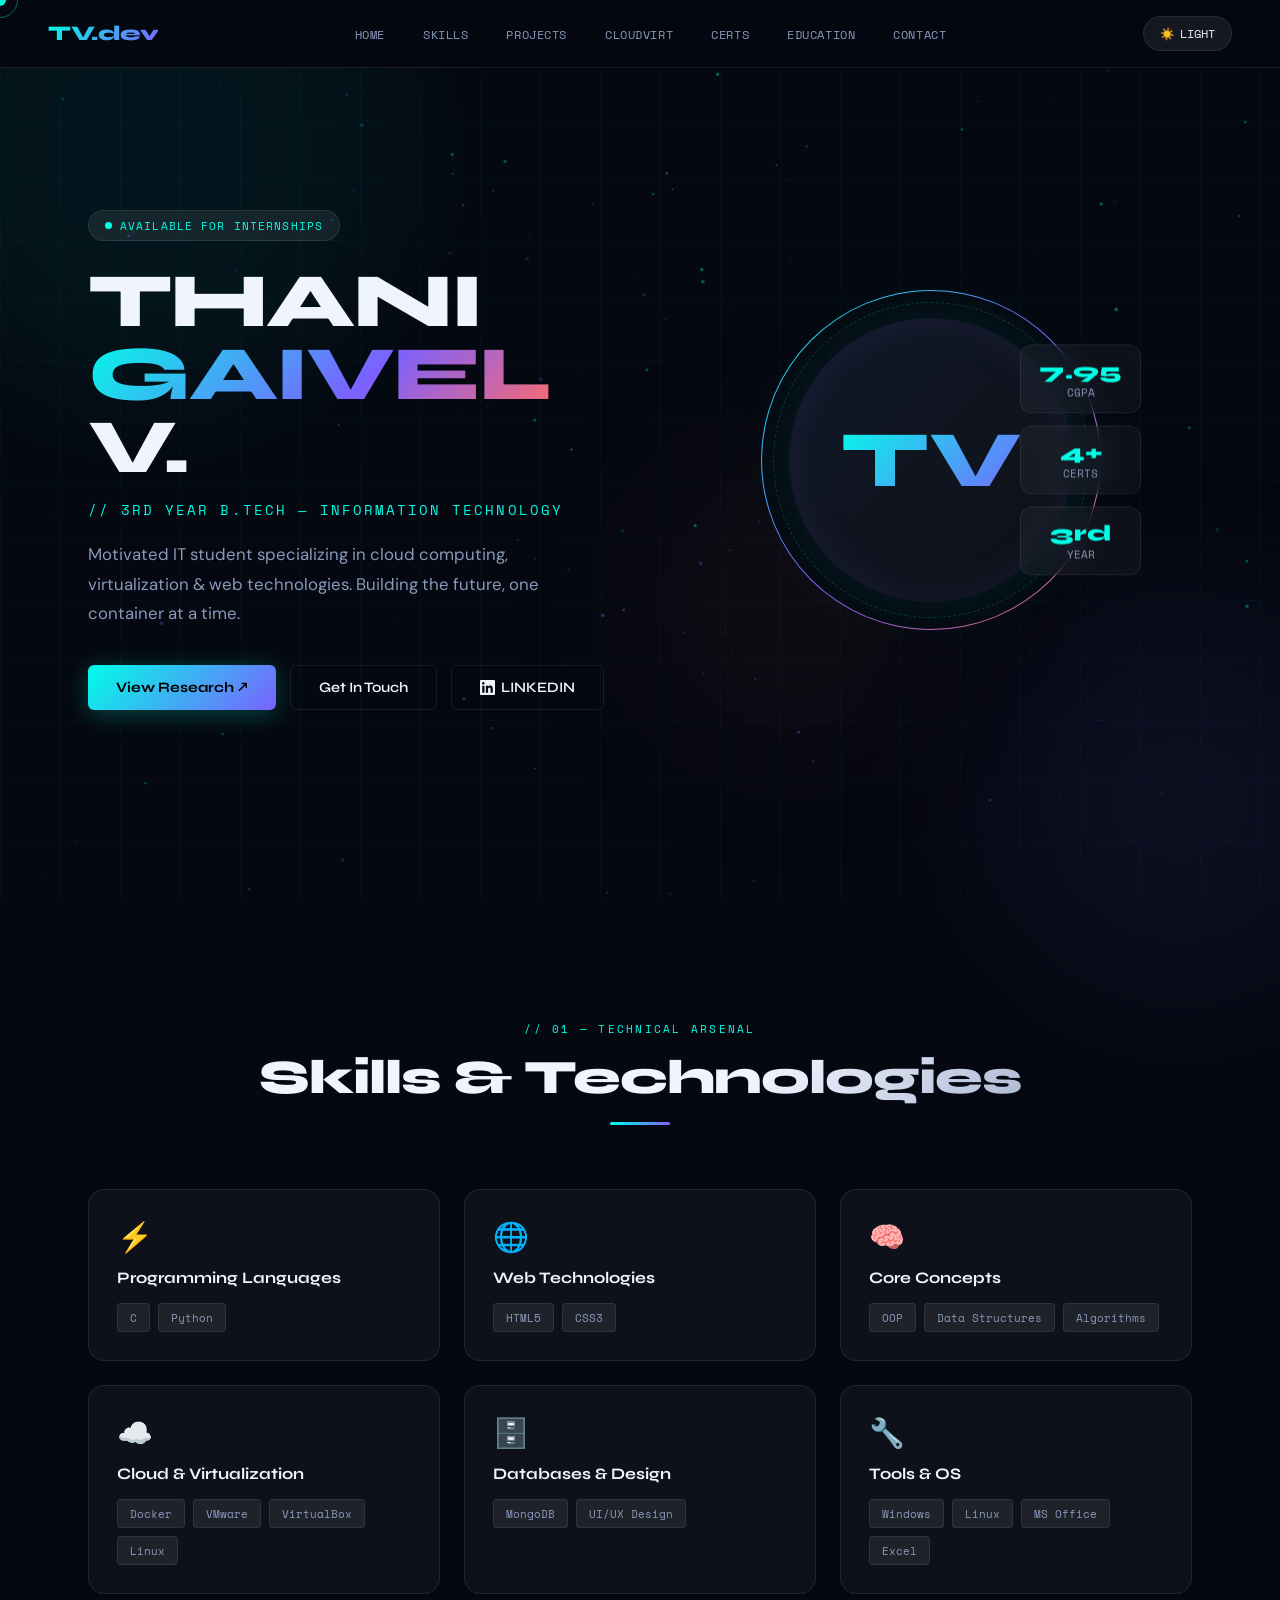
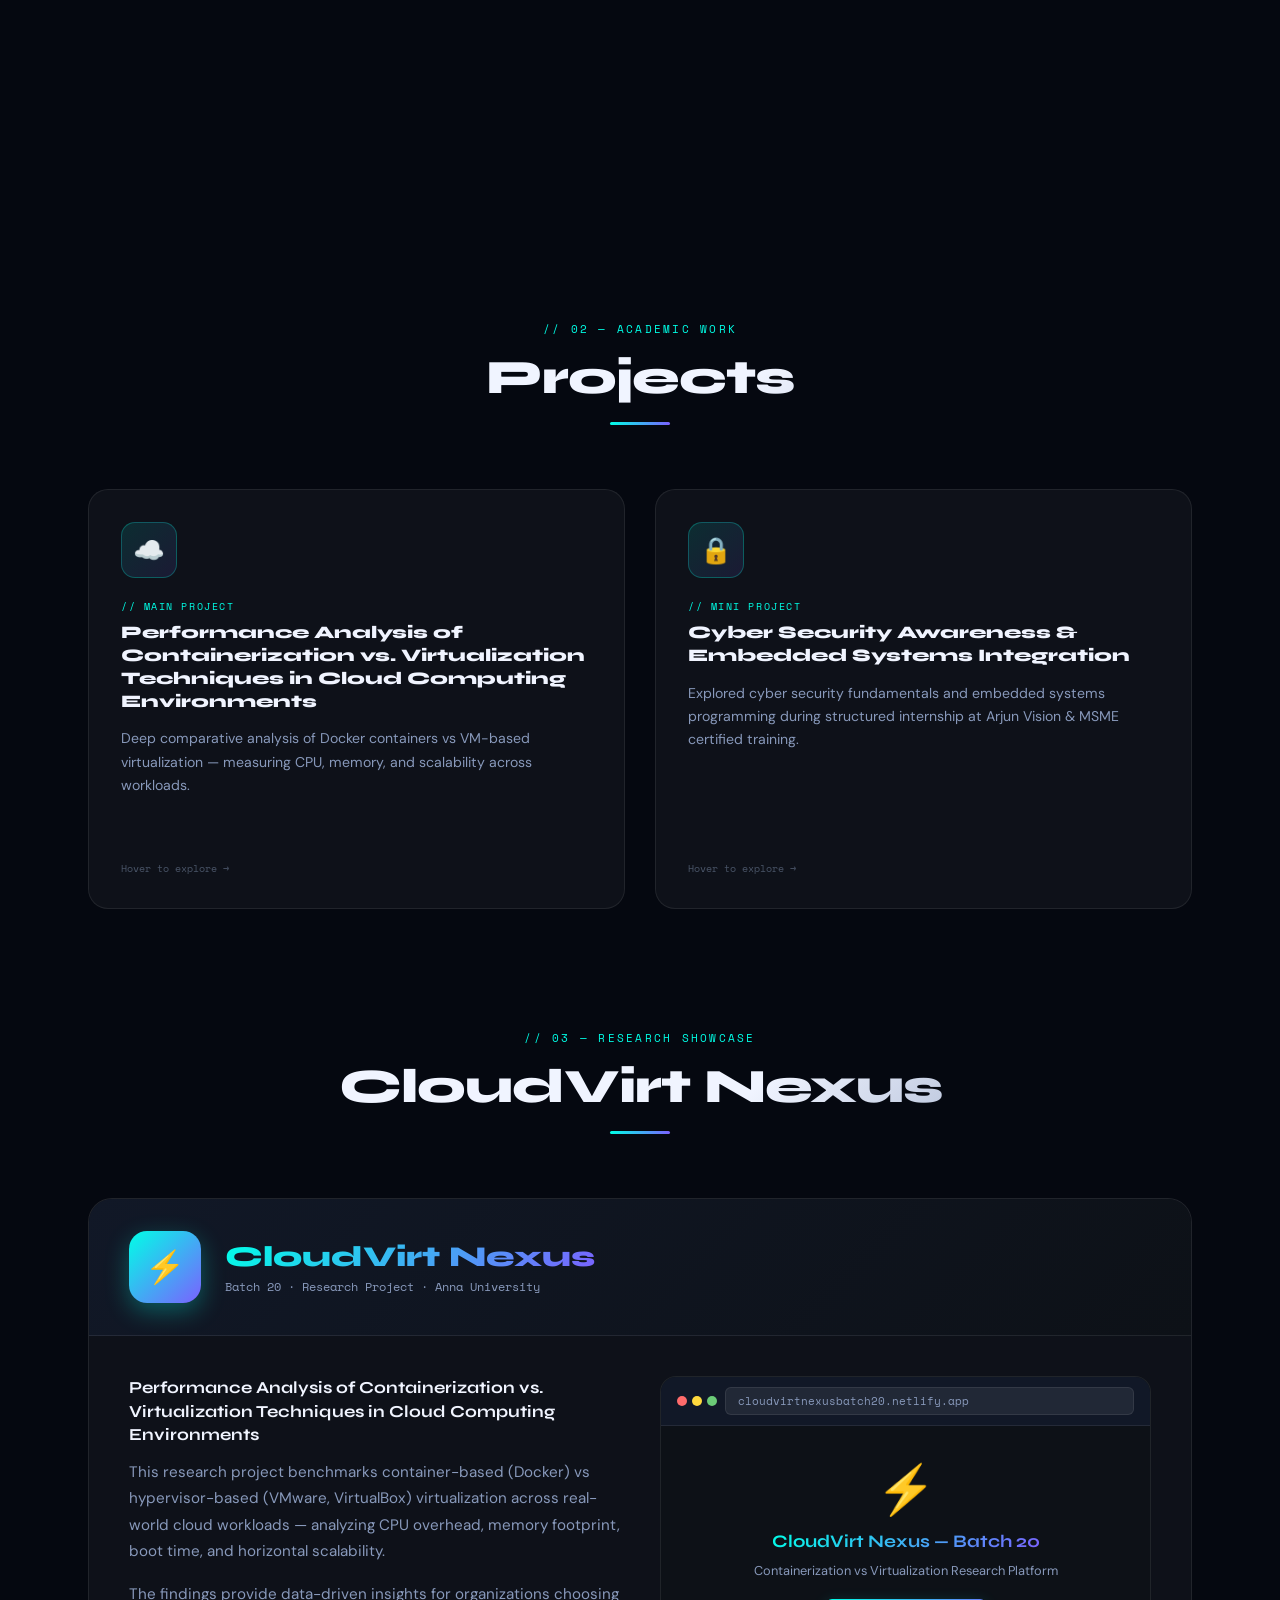
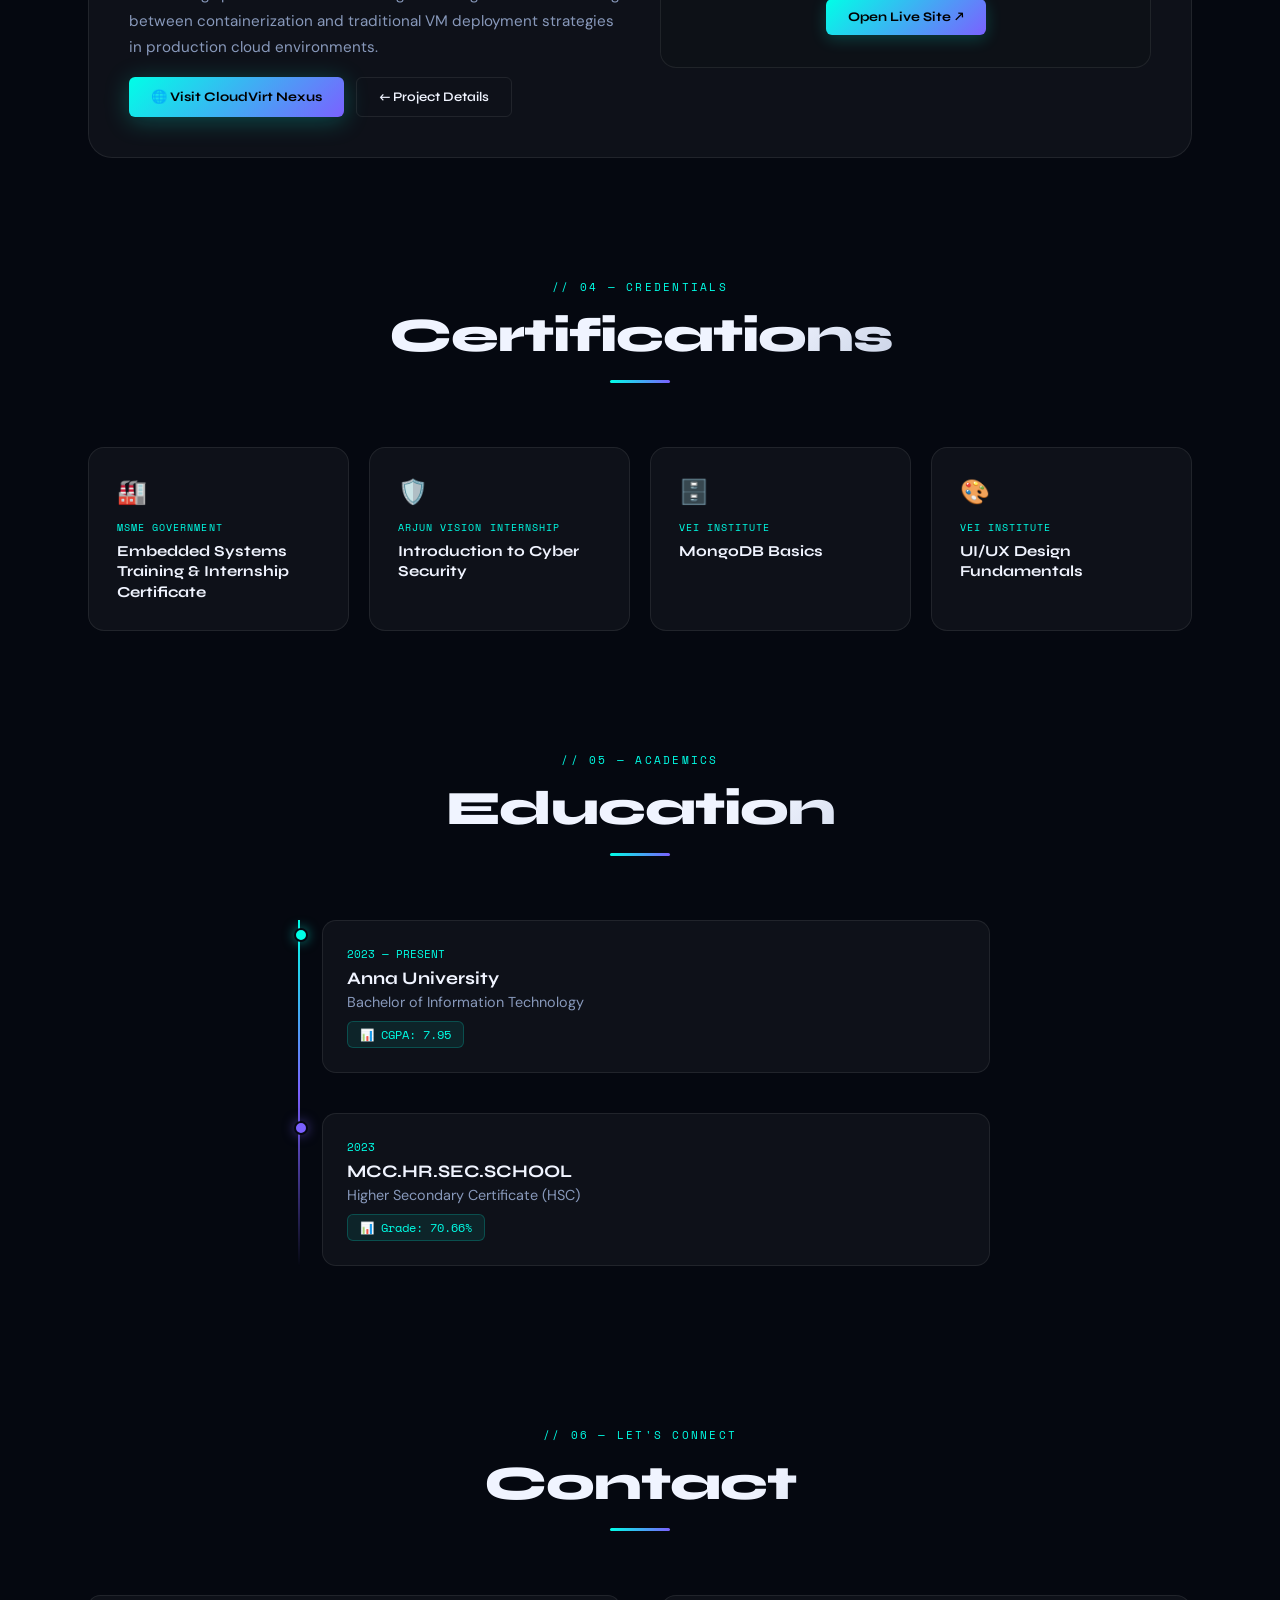
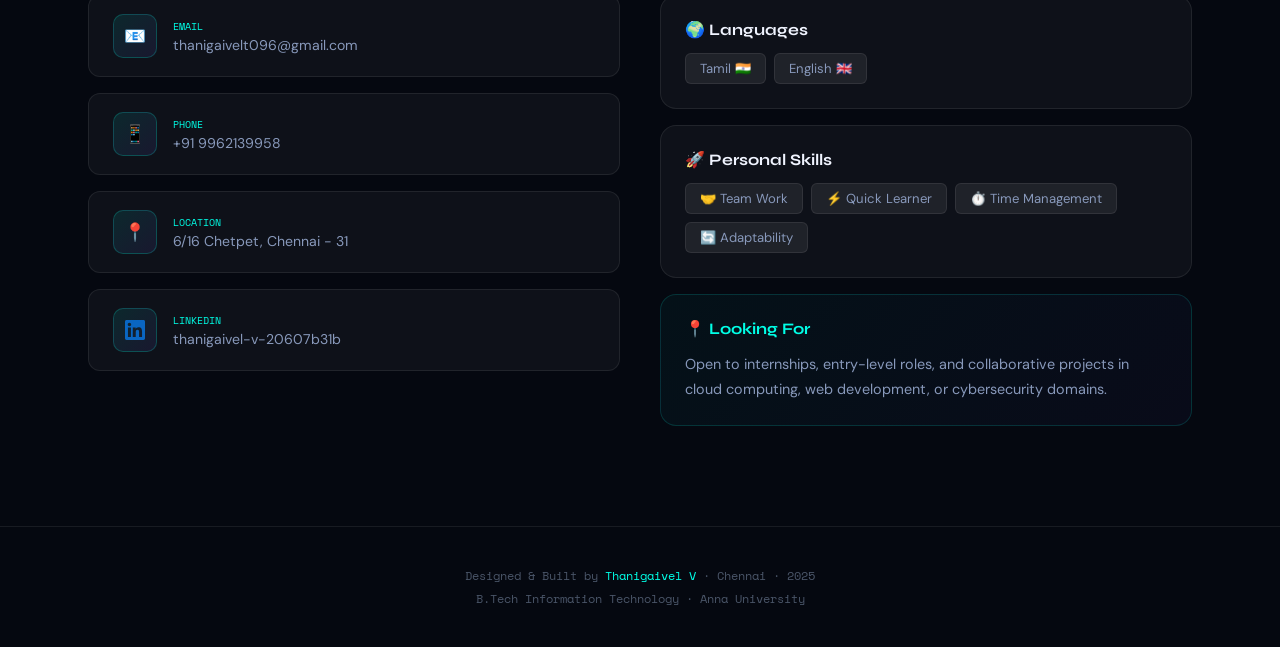
==== index.html @ 1b4dd368 "first commit" ====
<!DOCTYPE html>
<html lang="en" data-theme="dark">
<head>
  <meta charset="UTF-8" />
  <meta name="viewport" content="width=device-width, initial-scale=1.0" />
  <title>Thanigaivel V — IT Portfolio</title>
  <link href="https://fonts.googleapis.com/css2?family=Space+Mono:ital,wght@0,400;0,700;1,400&family=Syne:wght@400;600;700;800&family=DM+Sans:ital,opsz,wght@0,9..40,300;0,9..40,400;0,9..40,500;1,9..40,300&display=swap" rel="stylesheet" />
  <link rel="stylesheet" href="css/variables.css" />
  <link rel="stylesheet" href="css/base.css" />
  <link rel="stylesheet" href="css/navbar.css" />
  <link rel="stylesheet" href="css/hero.css" />
  <link rel="stylesheet" href="css/skills.css" />
  <link rel="stylesheet" href="css/projects.css" />
  <link rel="stylesheet" href="css/cloudvirt.css" />
  <link rel="stylesheet" href="css/certifications.css" />
  <link rel="stylesheet" href="css/education.css" />
  <link rel="stylesheet" href="css/contact.css" />
  <link rel="stylesheet" href="css/animations.css" />
  <link rel="stylesheet" href="css/responsive.css" />
</head>
<body>

  <!-- Custom Cursor -->
  <div id="cursor"></div>
  <div id="cursor-trail"></div>

  <!-- Scroll Progress Bar -->
  <div id="scroll-progress"></div>

  <!-- Animated Background -->
  <canvas id="bg-canvas"></canvas>
  <div class="grid-bg"></div>
  <div class="orb orb1"></div>
  <div class="orb orb2"></div>
  <div class="orb orb3"></div>

  <!-- ═══ NAVBAR ═══ -->
  <nav id="navbar">
    <div class="nav-logo">TV.dev</div>
    <ul class="nav-links">
      <li><a href="#hero">HOME</a></li>
      <li><a href="#skills">SKILLS</a></li>
      <li><a href="#projects">PROJECTS</a></li>
      <li><a href="#cloudvirt">CLOUDVIRT</a></li>
      <li><a href="#certs">CERTS</a></li>
      <li><a href="#education">EDUCATION</a></li>
      <li><a href="#contact">CONTACT</a></li>
    </ul>
    <button class="theme-toggle" id="themeToggle">
      <span id="themeIcon">☀️</span>
      <span id="themeLabel">LIGHT</span>
    </button>
  </nav>

  <main>

    <!-- ═══ HERO ═══ -->
    <section id="hero">
      <div class="hero-left">
        <div class="hero-badge">
          <span class="badge-dot"></span> AVAILABLE FOR INTERNSHIPS
        </div>
        <h1 class="hero-name">
          THANI<br /><span>GAIVEL</span><br />V.
        </h1>
        <div class="hero-title">// 3RD YEAR B.TECH — INFORMATION TECHNOLOGY</div>
        <p class="hero-desc">
          Motivated IT student specializing in cloud computing, virtualization &amp; web technologies. Building the future, one container at a time.
        </p>
        <div class="hero-btns">
          <a href="#cloudvirt" class="btn-primary">View Research ↗</a>
          <a href="#contact" class="btn-outline">Get In Touch</a>
          <a href="https://www.linkedin.com/in/thanigaivel-v-20607b31b/" target="_blank" class="btn-outline btn-linkedin">
            <svg width="15" height="15" viewBox="0 0 24 24" fill="currentColor">
              <path d="M20.447 20.452h-3.554v-5.569c0-1.328-.027-3.037-1.852-3.037-1.853 0-2.136 1.445-2.136 2.939v5.667H9.351V9h3.414v1.561h.046c.477-.9 1.637-1.85 3.37-1.85 3.601 0 4.267 2.37 4.267 5.455v6.286zM5.337 7.433c-1.144 0-2.063-.926-2.063-2.065 0-1.138.92-2.063 2.063-2.063 1.14 0 2.064.925 2.064 2.063 0 1.139-.925 2.065-2.064 2.065zm1.782 13.019H3.555V9h3.564v11.452zM22.225 0H1.771C.792 0 0 .774 0 1.729v20.542C0 23.227.792 24 1.771 24h20.451C23.2 24 24 23.227 24 22.271V1.729C24 .774 23.2 0 22.222 0h.003z"/>
            </svg>
            LINKEDIN
          </a>
        </div>
      </div>
      <div class="hero-right">
        <div class="hero-avatar">
          <div class="avatar-ring"></div>
          <div class="avatar-ring2"></div>
          <div class="avatar-inner">
            <div class="avatar-letter">TV</div>
          </div>
          <div class="hero-stats">
            <div class="stat-card">
              <div class="stat-num">7.95</div>
              <div class="stat-label">CGPA</div>
            </div>
            <div class="stat-card">
              <div class="stat-num">4+</div>
              <div class="stat-label">CERTS</div>
            </div>
            <div class="stat-card">
              <div class="stat-num">3rd</div>
              <div class="stat-label">YEAR</div>
            </div>
          </div>
        </div>
      </div>
    </section>

    <!-- ═══ SKILLS ═══ -->
    <section id="skills">
      <div class="section-header reveal">
        <span class="section-tag">// 01 — TECHNICAL ARSENAL</span>
        <h2 class="section-title">Skills &amp; Technologies</h2>
        <div class="section-line"></div>
      </div>
      <div class="skills-grid">
        <div class="skill-category reveal">
          <div class="skill-cat-icon">⚡</div>
          <div class="skill-cat-title">Programming Languages</div>
          <div class="skill-tags">
            <span class="skill-tag">C</span>
            <span class="skill-tag">Python</span>
          </div>
        </div>
        <div class="skill-category reveal">
          <div class="skill-cat-icon">🌐</div>
          <div class="skill-cat-title">Web Technologies</div>
          <div class="skill-tags">
            <span class="skill-tag">HTML5</span>
            <span class="skill-tag">CSS3</span>
          </div>
        </div>
        <div class="skill-category reveal">
          <div class="skill-cat-icon">🧠</div>
          <div class="skill-cat-title">Core Concepts</div>
          <div class="skill-tags">
            <span class="skill-tag">OOP</span>
            <span class="skill-tag">Data Structures</span>
            <span class="skill-tag">Algorithms</span>
          </div>
        </div>
        <div class="skill-category reveal">
          <div class="skill-cat-icon">☁️</div>
          <div class="skill-cat-title">Cloud &amp; Virtualization</div>
          <div class="skill-tags">
            <span class="skill-tag">Docker</span>
            <span class="skill-tag">VMware</span>
            <span class="skill-tag">VirtualBox</span>
            <span class="skill-tag">Linux</span>
          </div>
        </div>
        <div class="skill-category reveal">
          <div class="skill-cat-icon">🗄️</div>
          <div class="skill-cat-title">Databases &amp; Design</div>
          <div class="skill-tags">
            <span class="skill-tag">MongoDB</span>
            <span class="skill-tag">UI/UX Design</span>
          </div>
        </div>
        <div class="skill-category reveal">
          <div class="skill-cat-icon">🔧</div>
          <div class="skill-cat-title">Tools &amp; OS</div>
          <div class="skill-tags">
            <span class="skill-tag">Windows</span>
            <span class="skill-tag">Linux</span>
            <span class="skill-tag">MS Office</span>
            <span class="skill-tag">Excel</span>
          </div>
        </div>
      </div>
    </section>

    <!-- ═══ PROJECTS ═══ -->
    <section id="projects">
      <div class="section-header reveal">
        <span class="section-tag">// 02 — ACADEMIC WORK</span>
        <h2 class="section-title">Projects</h2>
        <div class="section-line"></div>
      </div>
      <div class="projects-grid">

        <!-- Main Project Flip Card -->
        <div class="flip-card reveal">
          <div class="flip-card-inner">
            <div class="flip-front">
              <div class="project-icon">☁️</div>
              <div class="project-tag">// MAIN PROJECT</div>
              <div class="project-title">Performance Analysis of Containerization vs. Virtualization Techniques in Cloud Computing Environments</div>
              <p class="project-desc">Deep comparative analysis of Docker containers vs VM-based virtualization — measuring CPU, memory, and scalability across workloads.</p>
              <div class="flip-hint">Hover to explore <span>→</span></div>
            </div>
            <div class="flip-back">
              <div class="back-tools">
                <div class="back-tools-title">// TOOLS USED</div>
                <div class="tool-chips">
                  <span class="tool-chip">Docker</span>
                  <span class="tool-chip">VMware</span>
                  <span class="tool-chip">VirtualBox</span>
                  <span class="tool-chip">Linux</span>
                  <span class="tool-chip">Windows</span>
                </div>
              </div>
              <div class="back-outcome">
                <div class="back-outcome-title">// OUTCOME</div>
                <p>Containers outperformed VMs in resource efficiency, boot time, and horizontal scalability — demonstrating Docker's advantage in modern cloud-native workloads.</p>
              </div>
              <div class="project-links">
                <a href="https://cloudvirtnexusbatch20.netlify.app/" target="_blank" class="project-link">🌐 Visit Site</a>
              </div>
            </div>
          </div>
        </div>

        <!-- Mini Project Flip Card -->
        <div class="flip-card reveal">
          <div class="flip-card-inner">
            <div class="flip-front">
              <div class="project-icon">🔒</div>
              <div class="project-tag">// MINI PROJECT</div>
              <div class="project-title">Cyber Security Awareness &amp; Embedded Systems Integration</div>
              <p class="project-desc">Explored cyber security fundamentals and embedded systems programming during structured internship at Arjun Vision &amp; MSME certified training.</p>
              <div class="flip-hint">Hover to explore <span>→</span></div>
            </div>
            <div class="flip-back">
              <div class="back-tools">
                <div class="back-tools-title">// FOCUS AREAS</div>
                <div class="tool-chips">
                  <span class="tool-chip">Cyber Security</span>
                  <span class="tool-chip">Embedded Systems</span>
                  <span class="tool-chip">Network Basics</span>
                  <span class="tool-chip">MSME Certified</span>
                </div>
              </div>
              <div class="back-outcome">
                <div class="back-outcome-title">// LEARNING OUTCOME</div>
                <p>Gained hands-on exposure to security concepts, network vulnerabilities, and embedded hardware programming under MSME industry guidance.</p>
              </div>
              <div class="project-links">
                <a href="#certs" class="project-link-ghost">View Certs ↗</a>
              </div>
            </div>
          </div>
        </div>

      </div>
    </section>

    <!-- ═══ CLOUDVIRT NEXUS ═══ -->
    <section id="cloudvirt">
      <div class="section-header reveal">
        <span class="section-tag">// 03 — RESEARCH SHOWCASE</span>
        <h2 class="section-title">CloudVirt Nexus</h2>
        <div class="section-line"></div>
      </div>
      <div class="cloudvirt-box reveal">
        <div class="cloudvirt-header">
          <div class="cloudvirt-logo">⚡</div>
          <div>
            <div class="cloudvirt-name">CloudVirt Nexus</div>
            <div class="cloudvirt-batch">Batch 20 · Research Project · Anna University</div>
          </div>
        </div>
        <div class="cloudvirt-body">
          <div class="cloudvirt-info">
            <div class="cloudvirt-full-title">Performance Analysis of Containerization vs. Virtualization Techniques in Cloud Computing Environments</div>
            <p class="cloudvirt-desc">
              This research project benchmarks container-based (Docker) vs hypervisor-based (VMware, VirtualBox) virtualization across real-world cloud workloads — analyzing CPU overhead, memory footprint, boot time, and horizontal scalability.
            </p>
            <p class="cloudvirt-desc">
              The findings provide data-driven insights for organizations choosing between containerization and traditional VM deployment strategies in production cloud environments.
            </p>
            <div class="cloudvirt-btns">
              <a href="https://cloudvirtnexusbatch20.netlify.app/" target="_blank" class="btn-primary">🌐 Visit CloudVirt Nexus</a>
              <a href="#projects" class="btn-outline">← Project Details</a>
            </div>
          </div>
          <div class="cloudvirt-preview">
            <div class="preview-frame">
              <div class="preview-bar">
                <div class="preview-dots">
                  <span></span><span></span><span></span>
                </div>
                <div class="preview-url">cloudvirtnexusbatch20.netlify.app</div>
              </div>
              <div class="preview-content">
                <div class="preview-icon">⚡</div>
                <div class="preview-site-name">CloudVirt Nexus — Batch 20</div>
                <div class="preview-site-desc">Containerization vs Virtualization Research Platform</div>
                <a href="https://cloudvirtnexusbatch20.netlify.app/" target="_blank" class="visit-btn">Open Live Site ↗</a>
              </div>
            </div>
          </div>
        </div>
      </div>
    </section>

    <!-- ═══ CERTIFICATIONS ═══ -->
    <section id="certs">
      <div class="section-header reveal">
        <span class="section-tag">// 04 — CREDENTIALS</span>
        <h2 class="section-title">Certifications</h2>
        <div class="section-line"></div>
      </div>
      <div class="certs-grid">
        <div class="cert-card reveal">
          <div class="cert-icon">🏭</div>
          <div class="cert-issuer">MSME GOVERNMENT</div>
          <div class="cert-name">Embedded Systems Training &amp; Internship Certificate</div>
        </div>
        <div class="cert-card reveal">
          <div class="cert-icon">🛡️</div>
          <div class="cert-issuer">ARJUN VISION INTERNSHIP</div>
          <div class="cert-name">Introduction to Cyber Security</div>
        </div>
        <div class="cert-card reveal">
          <div class="cert-icon">🗄️</div>
          <div class="cert-issuer">VEI INSTITUTE</div>
          <div class="cert-name">MongoDB Basics</div>
        </div>
        <div class="cert-card reveal">
          <div class="cert-icon">🎨</div>
          <div class="cert-issuer">VEI INSTITUTE</div>
          <div class="cert-name">UI/UX Design Fundamentals</div>
        </div>
      </div>
    </section>

    <!-- ═══ EDUCATION ═══ -->
    <section id="education">
      <div class="section-header reveal">
        <span class="section-tag">// 05 — ACADEMICS</span>
        <h2 class="section-title">Education</h2>
        <div class="section-line"></div>
      </div>
      <div class="timeline reveal">
        <div class="timeline-item">
          <div class="timeline-dot dot-accent"></div>
          <div class="timeline-card">
            <div class="timeline-year">2023 — PRESENT</div>
            <div class="timeline-inst">Anna University</div>
            <div class="timeline-degree">Bachelor of Information Technology</div>
            <div class="timeline-grade">📊 CGPA: 7.95</div>
          </div>
        </div>
        <div class="timeline-item">
          <div class="timeline-dot dot-accent2"></div>
          <div class="timeline-card">
            <div class="timeline-year">2023</div>
            <div class="timeline-inst">MCC.HR.SEC.SCHOOL</div>
            <div class="timeline-degree">Higher Secondary Certificate (HSC)</div>
            <div class="timeline-grade">📊 Grade: 70.66%</div>
          </div>
        </div>
      </div>
    </section>

    <!-- ═══ CONTACT ═══ -->
    <section id="contact">
      <div class="section-header reveal">
        <span class="section-tag">// 06 — LET'S CONNECT</span>
        <h2 class="section-title">Contact</h2>
        <div class="section-line"></div>
      </div>
      <div class="contact-grid">
        <div class="contact-info reveal">
          <a href="mailto:thanigaivelt096@gmail.com" class="contact-item">
            <div class="contact-item-icon">📧</div>
            <div>
              <div class="contact-item-label">EMAIL</div>
              <div class="contact-item-value">thanigaivelt096@gmail.com</div>
            </div>
          </a>
          <a href="tel:9962139958" class="contact-item">
            <div class="contact-item-icon">📱</div>
            <div>
              <div class="contact-item-label">PHONE</div>
              <div class="contact-item-value">+91 9962139958</div>
            </div>
          </a>
          <div class="contact-item no-link">
            <div class="contact-item-icon">📍</div>
            <div>
              <div class="contact-item-label">LOCATION</div>
              <div class="contact-item-value">6/16 Chetpet, Chennai - 31</div>
            </div>
          </div>
          <a href="https://www.linkedin.com/in/thanigaivel-v-20607b31b/" target="_blank" class="contact-item">
            <div class="contact-item-icon linkedin-icon">
              <svg width="20" height="20" viewBox="0 0 24 24" fill="currentColor">
                <path d="M20.447 20.452h-3.554v-5.569c0-1.328-.027-3.037-1.852-3.037-1.853 0-2.136 1.445-2.136 2.939v5.667H9.351V9h3.414v1.561h.046c.477-.9 1.637-1.85 3.37-1.85 3.601 0 4.267 2.37 4.267 5.455v6.286zM5.337 7.433c-1.144 0-2.063-.926-2.063-2.065 0-1.138.92-2.063 2.063-2.063 1.14 0 2.064.925 2.064 2.063 0 1.139-.925 2.065-2.064 2.065zm1.782 13.019H3.555V9h3.564v11.452zM22.225 0H1.771C.792 0 0 .774 0 1.729v20.542C0 23.227.792 24 1.771 24h20.451C23.2 24 24 23.227 24 22.271V1.729C24 .774 23.2 0 22.222 0h.003z"/>
              </svg>
            </div>
            <div>
              <div class="contact-item-label">LINKEDIN</div>
              <div class="contact-item-value">thanigaivel-v-20607b31b</div>
            </div>
          </a>
        </div>
        <div class="contact-personal reveal">
          <div class="personal-card">
            <div class="personal-card-title">🌍 Languages</div>
            <div class="lang-chips">
              <span class="lang-chip">Tamil 🇮🇳</span>
              <span class="lang-chip">English 🇬🇧</span>
            </div>
          </div>
          <div class="personal-card">
            <div class="personal-card-title">🚀 Personal Skills</div>
            <div class="skill-chips">
              <span class="skill-chip">🤝 Team Work</span>
              <span class="skill-chip">⚡ Quick Learner</span>
              <span class="skill-chip">⏱️ Time Management</span>
              <span class="skill-chip">🔄 Adaptability</span>
            </div>
          </div>
          <div class="personal-card card-highlight">
            <div class="personal-card-title highlight-title">📍 Looking For</div>
            <p class="looking-text">Open to internships, entry-level roles, and collaborative projects in cloud computing, web development, or cybersecurity domains.</p>
          </div>
        </div>
      </div>
    </section>

  </main>

  <footer>
    <p>Designed &amp; Built by <span>Thanigaivel V</span> · Chennai · 2025</p>
    <p>B.Tech Information Technology · Anna University</p>
  </footer>

  <!-- Scripts -->
  <script src="js/cursor.js"></script>
  <script src="js/particles.js"></script>
  <script src="js/scroll.js"></script>
  <script src="js/theme.js"></script>
</body>
</html>
---- css/variables.css ----
/* ═══════════════════════════════════════════
   variables.css — Theme & Design Tokens
═══════════════════════════════════════════ */

:root {
  --accent:  #00ffe7;
  --accent2: #7b61ff;
  --accent3: #ff6b6b;

  --glow:  0 0 24px rgba(0, 255, 231, 0.35);
  --glow2: 0 0 24px rgba(123, 97, 255, 0.35);

  --transition: 0.4s cubic-bezier(0.23, 1, 0.32, 1);

  --radius-sm:  6px;
  --radius-md:  12px;
  --radius-lg:  16px;
  --radius-xl:  20px;
  --radius-2xl: 24px;

  --font-display: 'Syne', sans-serif;
  --font-mono:    'Space Mono', monospace;
  --font-body:    'DM Sans', sans-serif;
}

/* ─── DARK THEME ─── */
[data-theme="dark"] {
  --bg:      #050810;
  --bg2:     #0d1117;
  --bg3:     #111827;
  --surface:  rgba(255, 255, 255, 0.04);
  --surface2: rgba(255, 255, 255, 0.07);
  --border:   rgba(255, 255, 255, 0.08);
  --text:     #f0f4ff;
  --text2:    #8899bb;
  --text3:    #4a5568;
  --nav-bg:   rgba(5, 8, 16, 0.85);
}

/* ─── LIGHT THEME ─── */
[data-theme="light"] {
  --bg:      #f0f4ff;
  --bg2:     #e8eeff;
  --bg3:     #dde5ff;
  --surface:  rgba(0, 0, 0, 0.04);
  --surface2: rgba(0, 0, 0, 0.07);
  --border:   rgba(0, 0, 0, 0.10);
  --text:     #0a0e1a;
  --text2:    #4a5577;
  --text3:    #9aa5bf;
  --nav-bg:   rgba(240, 244, 255, 0.85);
}
---- css/base.css ----
/* ═══════════════════════════════════════════
   base.css — Reset, Typography & Globals
═══════════════════════════════════════════ */

*, *::before, *::after {
  box-sizing: border-box;
  margin: 0;
  padding: 0;
}

html {
  scroll-behavior: smooth;
  overflow-x: hidden;
}

body {
  font-family: var(--font-body);
  background: var(--bg);
  color: var(--text);
  overflow-x: hidden;
  transition: background var(--transition), color var(--transition);
  cursor: none;
}

::selection {
  background: var(--accent);
  color: #000;
}

::-webkit-scrollbar { width: 4px; }
::-webkit-scrollbar-track { background: var(--bg2); }
::-webkit-scrollbar-thumb { background: var(--accent); border-radius: 2px; }

/* ─── MAIN WRAPPER ─── */
main {
  position: relative;
  z-index: 1;
}

/* ─── SECTIONS ─── */
section {
  min-height: 100vh;
  padding: 120px 48px 80px;
  max-width: 1200px;
  margin: 0 auto;
}

/* ─── SECTION HEADER ─── */
.section-header {
  text-align: center;
  margin-bottom: 64px;
}
.section-tag {
  display: block;
  font-family: var(--font-mono);
  font-size: 0.7rem;
  color: var(--accent);
  letter-spacing: 0.2em;
  margin-bottom: 12px;
}
h2.section-title {
  font-family: var(--font-display);
  font-weight: 800;
  font-size: clamp(2rem, 4vw, 3rem);
  letter-spacing: -1px;
  background: linear-gradient(135deg, var(--text) 60%, var(--text2));
  -webkit-background-clip: text;
  -webkit-text-fill-color: transparent;
  background-clip: text;
}
.section-line {
  width: 60px;
  height: 3px;
  margin: 16px auto 0;
  background: linear-gradient(90deg, var(--accent), var(--accent2));
  border-radius: 2px;
}

/* ─── BUTTONS ─── */
.btn-primary {
  background: linear-gradient(135deg, var(--accent), var(--accent2));
  color: #000;
  font-weight: 700;
  font-family: var(--font-display);
  padding: 13px 28px;
  border-radius: var(--radius-sm);
  text-decoration: none;
  border: none;
  cursor: pointer;
  font-size: 0.9rem;
  transition: transform 0.25s, box-shadow 0.25s;
  box-shadow: 0 4px 24px rgba(0, 255, 231, 0.25);
  display: inline-flex;
  align-items: center;
  gap: 6px;
}
.btn-primary:hover {
  transform: translateY(-3px);
  box-shadow: 0 8px 32px rgba(0, 255, 231, 0.4);
}

.btn-outline {
  background: transparent;
  color: var(--text);
  font-weight: 600;
  font-family: var(--font-display);
  padding: 13px 28px;
  border-radius: var(--radius-sm);
  text-decoration: none;
  border: 1px solid var(--border);
  cursor: pointer;
  font-size: 0.9rem;
  transition: all 0.25s;
  display: inline-flex;
  align-items: center;
  gap: 6px;
}
.btn-outline:hover {
  border-color: var(--accent);
  color: var(--accent);
  box-shadow: var(--glow);
}

/* ─── BACKGROUND ELEMENTS ─── */
#bg-canvas {
  position: fixed;
  top: 0; left: 0;
  width: 100%; height: 100%;
  z-index: 0;
  pointer-events: none;
  opacity: 0.6;
}

.grid-bg {
  position: fixed;
  top: 0; left: 0;
  width: 100%; height: 100%;
  pointer-events: none;
  z-index: 0;
  background-image:
    linear-gradient(rgba(0, 255, 231, 0.03) 1px, transparent 1px),
    linear-gradient(90deg, rgba(0, 255, 231, 0.03) 1px, transparent 1px);
  background-size: 60px 60px;
  animation: gridPan 40s linear infinite;
}

.orb {
  position: fixed;
  border-radius: 50%;
  filter: blur(80px);
  pointer-events: none;
  z-index: 0;
  animation: orbFloat linear infinite;
}
.orb1 { width:500px; height:500px; background:rgba(0,255,231,0.06);   top:-100px;  left:-100px; animation-duration:20s; }
.orb2 { width:400px; height:400px; background:rgba(123,97,255,0.07);  bottom:-100px; right:-100px; animation-duration:25s; animation-delay:-8s; }
.orb3 { width:300px; height:300px; background:rgba(255,107,107,0.05); top:50%;     left:50%;   animation-duration:18s; animation-delay:-12s; }

/* ─── SCROLL PROGRESS ─── */
#scroll-progress {
  position: fixed;
  top: 0; left: 0;
  height: 3px;
  background: linear-gradient(90deg, var(--accent), var(--accent2), var(--accent3));
  z-index: 2000;
  transition: width 0.1s;
}

/* ─── FOOTER ─── */
footer {
  text-align: center;
  padding: 40px 24px;
  border-top: 1px solid var(--border);
  font-family: var(--font-mono);
  font-size: 0.72rem;
  color: var(--text3);
  position: relative;
  z-index: 1;
  display: flex;
  flex-direction: column;
  gap: 6px;
}
footer span { color: var(--accent); }
---- css/navbar.css ----
/* ═══════════════════════════════════════════
   navbar.css
═══════════════════════════════════════════ */

nav {
  position: fixed;
  top: 0; left: 0; right: 0;
  z-index: 1000;
  display: flex;
  align-items: center;
  justify-content: space-between;
  padding: 16px 48px;
  background: var(--nav-bg);
  backdrop-filter: blur(20px);
  border-bottom: 1px solid var(--border);
  transition: transform var(--transition), background var(--transition);
}

.nav-logo {
  font-family: var(--font-display);
  font-weight: 800;
  font-size: 1.3rem;
  letter-spacing: -0.5px;
  background: linear-gradient(135deg, var(--accent), var(--accent2));
  -webkit-background-clip: text;
  -webkit-text-fill-color: transparent;
  background-clip: text;
}

.nav-links {
  display: flex;
  gap: 8px;
  list-style: none;
}
.nav-links a {
  font-family: var(--font-mono);
  font-size: 0.72rem;
  color: var(--text2);
  text-decoration: none;
  padding: 7px 14px;
  border-radius: var(--radius-sm);
  border: 1px solid transparent;
  letter-spacing: 0.05em;
  transition: all 0.25s;
}
.nav-links a:hover {
  color: var(--accent);
  border-color: var(--accent);
  background: rgba(0, 255, 231, 0.06);
  box-shadow: var(--glow);
}

.theme-toggle {
  background: var(--surface2);
  border: 1px solid var(--border);
  color: var(--text);
  border-radius: 50px;
  padding: 8px 16px;
  font-family: var(--font-mono);
  font-size: 0.72rem;
  cursor: pointer;
  transition: all 0.25s;
  display: flex;
  align-items: center;
  gap: 6px;
}
.theme-toggle:hover {
  border-color: var(--accent);
  color: var(--accent);
}

/* ─── Custom Cursor ─── */
#cursor {
  position: fixed;
  width: 12px; height: 12px;
  background: var(--accent);
  border-radius: 50%;
  pointer-events: none;
  z-index: 9999;
  transform: translate(-50%, -50%);
  transition: transform 0.1s, width 0.2s, height 0.2s, opacity 0.2s;
  mix-blend-mode: difference;
}
#cursor-trail {
  position: fixed;
  width: 36px; height: 36px;
  border: 1.5px solid var(--accent);
  border-radius: 50%;
  pointer-events: none;
  z-index: 9998;
  transform: translate(-50%, -50%);
  opacity: 0.4;
  transition: transform 0.18s ease, width 0.3s, height 0.3s;
}
---- css/hero.css ----
/* ═══════════════════════════════════════════
   hero.css
═══════════════════════════════════════════ */

#hero {
  display: grid;
  grid-template-columns: 1fr 1fr;
  align-items: center;
  gap: 60px;
  min-height: 100vh;
  padding-top: 100px;
}

/* ─── LEFT ─── */
.hero-left {
  animation: fadeSlideUp 1s ease both;
}

.hero-badge {
  display: inline-flex;
  align-items: center;
  gap: 8px;
  background: var(--surface2);
  border: 1px solid var(--border);
  border-radius: 50px;
  padding: 6px 16px;
  margin-bottom: 24px;
  font-family: var(--font-mono);
  font-size: 0.7rem;
  color: var(--accent);
  letter-spacing: 0.1em;
  animation: fadeSlideUp 1s ease 0.1s both;
}
.badge-dot {
  width: 7px; height: 7px;
  background: var(--accent);
  border-radius: 50%;
  animation: pulse 2s ease infinite;
}

h1.hero-name {
  font-family: var(--font-display);
  font-weight: 800;
  font-size: clamp(3rem, 6vw, 5.5rem);
  line-height: 0.95;
  letter-spacing: -2px;
  margin-bottom: 16px;
  animation: fadeSlideUp 1s ease 0.2s both;
}
h1.hero-name span {
  background: linear-gradient(135deg, var(--accent) 0%, var(--accent2) 60%, var(--accent3) 100%);
  -webkit-background-clip: text;
  -webkit-text-fill-color: transparent;
  background-clip: text;
}

.hero-title {
  font-family: var(--font-mono);
  font-size: 0.85rem;
  color: var(--accent);
  margin-bottom: 20px;
  letter-spacing: 0.15em;
  animation: fadeSlideUp 1s ease 0.3s both;
}

.hero-desc {
  font-size: 1.05rem;
  color: var(--text2);
  line-height: 1.75;
  max-width: 460px;
  margin-bottom: 36px;
  animation: fadeSlideUp 1s ease 0.4s both;
}

.hero-btns {
  display: flex;
  gap: 14px;
  flex-wrap: wrap;
  animation: fadeSlideUp 1s ease 0.5s both;
}
.btn-linkedin {
  display: flex;
  align-items: center;
  gap: 6px;
}

/* ─── RIGHT / AVATAR ─── */
.hero-right {
  display: flex;
  justify-content: center;
  align-items: center;
  animation: fadeSlideUp 1s ease 0.3s both;
}

.hero-avatar {
  position: relative;
  width: 340px;
  height: 340px;
}

.avatar-ring {
  position: absolute;
  inset: 0;
  border-radius: 50%;
  border: 1.5px solid transparent;
  background:
    linear-gradient(var(--bg), var(--bg)) padding-box,
    linear-gradient(135deg, var(--accent), var(--accent2), var(--accent3)) border-box;
  animation: spin 8s linear infinite;
}
.avatar-ring2 {
  position: absolute;
  inset: 12px;
  border-radius: 50%;
  border: 1px dashed rgba(0, 255, 231, 0.2);
  animation: spin 14s linear infinite reverse;
}

.avatar-inner {
  position: absolute;
  inset: 28px;
  border-radius: 50%;
  background: linear-gradient(135deg, var(--bg3), var(--bg2));
  display: flex;
  align-items: center;
  justify-content: center;
  overflow: hidden;
  box-shadow:
    0 0 60px rgba(0, 255, 231, 0.1),
    inset 0 0 40px rgba(123, 97, 255, 0.1);
}
.avatar-letter {
  font-family: var(--font-display);
  font-weight: 800;
  font-size: 5rem;
  background: linear-gradient(135deg, var(--accent), var(--accent2));
  -webkit-background-clip: text;
  -webkit-text-fill-color: transparent;
  background-clip: text;
}

/* ─── STAT CARDS ─── */
.hero-stats {
  position: absolute;
  display: flex;
  flex-direction: column;
  gap: 12px;
  right: -40px;
  top: 50%;
  transform: translateY(-50%);
}
.stat-card {
  background: var(--surface);
  backdrop-filter: blur(12px);
  border: 1px solid var(--border);
  border-radius: var(--radius-md);
  padding: 12px 18px;
  text-align: center;
  min-width: 100px;
  transition: all 0.3s;
}
.stat-card:hover {
  border-color: var(--accent);
  box-shadow: var(--glow);
  transform: scale(1.05);
}
.stat-num {
  font-family: var(--font-display);
  font-weight: 800;
  font-size: 1.4rem;
  color: var(--accent);
}
.stat-label {
  font-size: 0.68rem;
  color: var(--text2);
  font-family: var(--font-mono);
}
---- css/skills.css ----
/* ═══════════════════════════════════════════
   skills.css
═══════════════════════════════════════════ */

.skills-grid {
  display: grid;
  grid-template-columns: repeat(auto-fit, minmax(300px, 1fr));
  gap: 24px;
}

.skill-category {
  background: var(--surface);
  border: 1px solid var(--border);
  border-radius: var(--radius-lg);
  padding: 28px;
  position: relative;
  overflow: hidden;
  transition: all 0.3s;
}
.skill-category::before {
  content: '';
  position: absolute;
  inset: 0;
  background: linear-gradient(135deg, rgba(0,255,231,0.03), transparent);
  opacity: 0;
  transition: opacity 0.3s;
}
.skill-category:hover {
  border-color: var(--accent);
  box-shadow: var(--glow);
  transform: translateY(-4px);
}
.skill-category:hover::before { opacity: 1; }

.skill-cat-icon {
  font-size: 1.8rem;
  margin-bottom: 12px;
}
.skill-cat-title {
  font-family: var(--font-display);
  font-weight: 700;
  font-size: 1rem;
  margin-bottom: 16px;
  color: var(--text);
}

.skill-tags { display: flex; flex-wrap: wrap; gap: 8px; }
.skill-tag {
  background: var(--surface2);
  border: 1px solid var(--border);
  color: var(--text2);
  font-family: var(--font-mono);
  font-size: 0.7rem;
  padding: 5px 12px;
  border-radius: 4px;
  transition: all 0.2s;
}
.skill-tag:hover {
  background: rgba(0, 255, 231, 0.1);
  border-color: var(--accent);
  color: var(--accent);
}
---- css/projects.css ----
/* ═══════════════════════════════════════════
   projects.css — Flip Cards
═══════════════════════════════════════════ */

#projects { min-height: auto; padding-bottom: 80px; }

.projects-grid {
  display: grid;
  grid-template-columns: repeat(auto-fit, minmax(340px, 1fr));
  gap: 30px;
}

/* ─── FLIP CARD WRAPPER ─── */
.flip-card {
  perspective: 1200px;
  height: 420px;
}
.flip-card-inner {
  position: relative;
  width: 100%; height: 100%;
  transform-style: preserve-3d;
  transition: transform 0.7s cubic-bezier(0.23, 1, 0.32, 1);
}
.flip-card:hover .flip-card-inner {
  transform: rotateY(180deg);
}

/* ─── FRONT & BACK SHARED ─── */
.flip-front,
.flip-back {
  position: absolute;
  width: 100%; height: 100%;
  backface-visibility: hidden;
  border-radius: var(--radius-xl);
  overflow: hidden;
  border: 1px solid var(--border);
}

/* ─── FRONT ─── */
.flip-front {
  background: var(--surface);
  display: flex;
  flex-direction: column;
  padding: 32px;
}

/* ─── BACK ─── */
.flip-back {
  background: linear-gradient(135deg, var(--bg3), var(--bg2));
  transform: rotateY(180deg);
  display: flex;
  flex-direction: column;
  justify-content: center;
  padding: 32px;
  border-color: var(--accent);
  box-shadow: inset 0 0 60px rgba(0, 255, 231, 0.05);
}

/* ─── FRONT ELEMENTS ─── */
.project-icon {
  width: 56px; height: 56px;
  border-radius: 14px;
  background: linear-gradient(135deg, rgba(0,255,231,0.12), rgba(123,97,255,0.12));
  border: 1px solid rgba(0, 255, 231, 0.25);
  display: flex;
  align-items: center;
  justify-content: center;
  font-size: 1.6rem;
  margin-bottom: 20px;
}
.project-tag {
  font-family: var(--font-mono);
  font-size: 0.65rem;
  color: var(--accent);
  letter-spacing: 0.15em;
  margin-bottom: 8px;
}
.project-title {
  font-family: var(--font-display);
  font-weight: 800;
  font-size: 1.1rem;
  line-height: 1.3;
  margin-bottom: 14px;
  color: var(--text);
}
.project-desc {
  color: var(--text2);
  font-size: 0.88rem;
  line-height: 1.65;
  flex: 1;
}
.flip-hint {
  margin-top: auto;
  font-family: var(--font-mono);
  font-size: 0.65rem;
  color: var(--text3);
  display: flex;
  align-items: center;
  gap: 6px;
  padding-top: 12px;
}
.flip-hint span {
  display: inline-block;
  animation: arrowBounce 1.5s ease infinite;
}

/* ─── BACK ELEMENTS ─── */
.back-tools { margin-bottom: 20px; }
.back-tools-title {
  font-family: var(--font-mono);
  font-size: 0.65rem;
  color: var(--accent);
  letter-spacing: 0.15em;
  margin-bottom: 10px;
}
.tool-chips { display: flex; flex-wrap: wrap; gap: 8px; }
.tool-chip {
  background: rgba(0, 255, 231, 0.08);
  border: 1px solid rgba(0, 255, 231, 0.2);
  color: var(--accent);
  font-family: var(--font-mono);
  font-size: 0.65rem;
  padding: 4px 10px;
  border-radius: 4px;
}

.back-outcome {
  background: rgba(123, 97, 255, 0.1);
  border: 1px solid rgba(123, 97, 255, 0.2);
  border-radius: var(--radius-md);
  padding: 16px;
  margin-bottom: 20px;
}
.back-outcome-title {
  font-family: var(--font-mono);
  font-size: 0.65rem;
  color: var(--accent2);
  margin-bottom: 6px;
  letter-spacing: 0.1em;
}
.back-outcome p {
  font-size: 0.85rem;
  color: var(--text2);
  line-height: 1.55;
}

/* ─── PROJECT LINKS ─── */
.project-links { display: flex; gap: 10px; flex-wrap: wrap; }
.project-link {
  display: inline-flex;
  align-items: center;
  gap: 6px;
  background: linear-gradient(135deg, var(--accent), var(--accent2));
  color: #000;
  font-weight: 700;
  font-family: var(--font-display);
  font-size: 0.78rem;
  padding: 9px 18px;
  border-radius: var(--radius-sm);
  text-decoration: none;
  transition: all 0.2s;
}
.project-link:hover {
  transform: translateY(-2px);
  box-shadow: 0 6px 20px rgba(0, 255, 231, 0.35);
}
.project-link-ghost {
  display: inline-flex;
  align-items: center;
  gap: 6px;
  background: transparent;
  color: var(--text2);
  font-family: var(--font-display);
  font-size: 0.78rem;
  padding: 9px 18px;
  border-radius: var(--radius-sm);
  text-decoration: none;
  border: 1px solid var(--border);
  transition: all 0.2s;
}
.project-link-ghost:hover {
  border-color: var(--accent);
  color: var(--accent);
}
---- css/cloudvirt.css ----
/* ═══════════════════════════════════════════
   cloudvirt.css
═══════════════════════════════════════════ */

#cloudvirt { min-height: auto; padding-top: 40px; padding-bottom: 80px; }

.cloudvirt-box {
  position: relative;
  overflow: hidden;
  background: var(--surface);
  border: 1px solid var(--border);
  border-radius: var(--radius-2xl);
}

/* ─── HEADER ─── */
.cloudvirt-header {
  background: linear-gradient(135deg, var(--bg3), var(--bg2));
  border-bottom: 1px solid var(--border);
  padding: 32px 40px;
  display: flex;
  align-items: center;
  gap: 24px;
}
.cloudvirt-logo {
  width: 72px; height: 72px;
  border-radius: 18px;
  flex-shrink: 0;
  background: linear-gradient(135deg, var(--accent), var(--accent2));
  display: flex;
  align-items: center;
  justify-content: center;
  font-size: 2rem;
  box-shadow: 0 8px 24px rgba(0, 255, 231, 0.3);
}
.cloudvirt-name {
  font-family: var(--font-display);
  font-weight: 800;
  font-size: 1.8rem;
  background: linear-gradient(135deg, var(--accent), var(--accent2));
  -webkit-background-clip: text;
  -webkit-text-fill-color: transparent;
  background-clip: text;
}
.cloudvirt-batch {
  font-family: var(--font-mono);
  font-size: 0.72rem;
  color: var(--text2);
  margin-top: 4px;
}

/* ─── BODY ─── */
.cloudvirt-body {
  padding: 40px;
  display: grid;
  grid-template-columns: 1fr 1fr;
  gap: 40px;
  align-items: start;
}

.cloudvirt-full-title {
  font-family: var(--font-display);
  font-weight: 700;
  font-size: 1.05rem;
  color: var(--text);
  margin-bottom: 12px;
  line-height: 1.4;
}
.cloudvirt-desc {
  color: var(--text2);
  line-height: 1.75;
  margin-bottom: 16px;
  font-size: 0.95rem;
}
.cloudvirt-btns {
  display: flex;
  gap: 12px;
  flex-wrap: wrap;
  margin-top: 8px;
}
.cloudvirt-btns .btn-primary,
.cloudvirt-btns .btn-outline {
  font-size: 0.82rem;
  padding: 11px 22px;
}

/* ─── BROWSER PREVIEW ─── */
.preview-frame {
  background: var(--bg2);
  border: 1px solid var(--border);
  border-radius: var(--radius-lg);
  overflow: hidden;
}
.preview-bar {
  background: var(--bg3);
  padding: 10px 16px;
  display: flex;
  align-items: center;
  gap: 8px;
  border-bottom: 1px solid var(--border);
}
.preview-dots { display: flex; gap: 5px; }
.preview-dots span {
  width: 10px; height: 10px;
  border-radius: 50%;
}
.preview-dots span:nth-child(1) { background: #ff6b6b; }
.preview-dots span:nth-child(2) { background: #ffd93d; }
.preview-dots span:nth-child(3) { background: #6bcb77; }
.preview-url {
  flex: 1;
  background: var(--surface2);
  border: 1px solid var(--border);
  border-radius: var(--radius-sm);
  padding: 5px 12px;
  font-family: var(--font-mono);
  font-size: 0.68rem;
  color: var(--text2);
  white-space: nowrap;
  overflow: hidden;
  text-overflow: ellipsis;
}
.preview-content {
  padding: 32px 24px;
  min-height: 200px;
  display: flex;
  flex-direction: column;
  align-items: center;
  justify-content: center;
  text-align: center;
  gap: 10px;
}
.preview-icon {
  font-size: 3rem;
  animation: float 3s ease infinite;
}
.preview-site-name {
  font-family: var(--font-display);
  font-weight: 700;
  background: linear-gradient(135deg, var(--accent), var(--accent2));
  -webkit-background-clip: text;
  -webkit-text-fill-color: transparent;
  background-clip: text;
  font-size: 1.1rem;
}
.preview-site-desc {
  color: var(--text2);
  font-size: 0.8rem;
}
.visit-btn {
  display: inline-flex;
  align-items: center;
  gap: 8px;
  margin-top: 10px;
  background: linear-gradient(135deg, var(--accent), var(--accent2));
  color: #000;
  font-weight: 700;
  font-family: var(--font-display);
  font-size: 0.82rem;
  padding: 10px 22px;
  border-radius: var(--radius-sm);
  text-decoration: none;
  transition: all 0.2s;
  box-shadow: 0 4px 16px rgba(0, 255, 231, 0.2);
}
.visit-btn:hover {
  transform: translateY(-2px);
  box-shadow: 0 8px 24px rgba(0, 255, 231, 0.4);
}
---- css/certifications.css ----
/* ═══════════════════════════════════════════
   certifications.css
═══════════════════════════════════════════ */

#certs { min-height: auto; padding-top: 40px; padding-bottom: 80px; }

.certs-grid {
  display: grid;
  grid-template-columns: repeat(auto-fit, minmax(240px, 1fr));
  gap: 20px;
}

.cert-card {
  background: var(--surface);
  border: 1px solid var(--border);
  border-radius: var(--radius-lg);
  padding: 28px;
  position: relative;
  overflow: hidden;
  transition: all 0.3s;
  cursor: default;
}
.cert-card::after {
  content: '';
  position: absolute;
  top: 0;
  left: -100%;
  width: 100%; height: 100%;
  background: linear-gradient(90deg, transparent, rgba(0, 255, 231, 0.06), transparent);
  transition: left 0.55s ease;
}
.cert-card:hover::after { left: 100%; }
.cert-card:hover {
  border-color: var(--accent);
  transform: translateY(-4px);
  box-shadow: var(--glow);
}

.cert-icon { font-size: 1.5rem; margin-bottom: 12px; }
.cert-issuer {
  font-family: var(--font-mono);
  font-size: 0.65rem;
  color: var(--accent);
  letter-spacing: 0.1em;
  margin-bottom: 6px;
}
.cert-name {
  font-family: var(--font-display);
  font-weight: 700;
  font-size: 0.95rem;
  color: var(--text);
  line-height: 1.35;
}
---- css/education.css ----
/* ═══════════════════════════════════════════
   education.css — Timeline
═══════════════════════════════════════════ */

#education { min-height: auto; padding-top: 40px; padding-bottom: 80px; }

.timeline {
  position: relative;
  padding-left: 32px;
  max-width: 700px;
  margin: 0 auto;
}
.timeline::before {
  content: '';
  position: absolute;
  left: 8px;
  top: 0; bottom: 0;
  width: 2px;
  background: linear-gradient(to bottom, var(--accent), var(--accent2), transparent);
}

.timeline-item {
  position: relative;
  margin-bottom: 40px;
}
.timeline-dot {
  position: absolute;
  left: -28px;
  top: 8px;
  width: 14px; height: 14px;
  border-radius: 50%;
  border: 2px solid var(--bg);
}
.dot-accent  { background: var(--accent);  box-shadow: 0 0 12px rgba(0,   255, 231, 0.5); }
.dot-accent2 { background: var(--accent2); box-shadow: 0 0 12px rgba(123, 97,  255, 0.5); }

.timeline-card {
  background: var(--surface);
  border: 1px solid var(--border);
  border-radius: 14px;
  padding: 24px;
  transition: all 0.3s;
}
.timeline-card:hover {
  border-color: var(--accent);
  box-shadow: var(--glow);
  transform: translateX(6px);
}

.timeline-year {
  font-family: var(--font-mono);
  font-size: 0.7rem;
  color: var(--accent);
  margin-bottom: 6px;
}
.timeline-inst {
  font-family: var(--font-display);
  font-weight: 700;
  font-size: 1.1rem;
  color: var(--text);
}
.timeline-degree {
  color: var(--text2);
  font-size: 0.9rem;
  margin: 4px 0 10px;
}
.timeline-grade {
  display: inline-flex;
  align-items: center;
  gap: 6px;
  background: rgba(0, 255, 231, 0.08);
  border: 1px solid rgba(0, 255, 231, 0.2);
  border-radius: var(--radius-sm);
  padding: 4px 12px;
  font-family: var(--font-mono);
  font-size: 0.72rem;
  color: var(--accent);
}
---- css/contact.css ----
/* ═══════════════════════════════════════════
   contact.css
═══════════════════════════════════════════ */

#contact { min-height: auto; padding-top: 40px; padding-bottom: 100px; }

.contact-grid {
  display: grid;
  grid-template-columns: 1fr 1fr;
  gap: 40px;
}

/* ─── LEFT: CONTACT LINKS ─── */
.contact-info {
  display: flex;
  flex-direction: column;
  gap: 16px;
}

.contact-item {
  display: flex;
  align-items: center;
  gap: 16px;
  background: var(--surface);
  border: 1px solid var(--border);
  border-radius: var(--radius-md);
  padding: 18px 24px;
  text-decoration: none;
  color: var(--text);
  transition: all 0.3s;
}
.contact-item:hover,
.contact-item:not(.no-link):hover {
  border-color: var(--accent);
  transform: translateX(6px);
  box-shadow: var(--glow);
}
.contact-item.no-link { cursor: default; }

.contact-item-icon {
  width: 44px; height: 44px;
  border-radius: 10px;
  flex-shrink: 0;
  background: linear-gradient(135deg, rgba(0,255,231,0.1), rgba(123,97,255,0.1));
  border: 1px solid rgba(0, 255, 231, 0.2);
  display: flex;
  align-items: center;
  justify-content: center;
  font-size: 1.1rem;
}
.linkedin-icon { color: #0a66c2; }

.contact-item-label {
  font-family: var(--font-mono);
  font-size: 0.65rem;
  color: var(--accent);
  margin-bottom: 2px;
}
.contact-item-value {
  font-size: 0.88rem;
  color: var(--text2);
}

/* ─── RIGHT: PERSONAL CARDS ─── */
.contact-personal {
  display: flex;
  flex-direction: column;
  gap: 16px;
}

.personal-card {
  background: var(--surface);
  border: 1px solid var(--border);
  border-radius: var(--radius-lg);
  padding: 24px;
}
.personal-card-title {
  font-family: var(--font-display);
  font-weight: 700;
  margin-bottom: 14px;
  display: flex;
  align-items: center;
  gap: 8px;
  font-size: 1rem;
}

.lang-chips, .skill-chips { display: flex; flex-wrap: wrap; gap: 8px; }
.lang-chip, .skill-chip {
  background: var(--surface2);
  border: 1px solid var(--border);
  border-radius: var(--radius-sm);
  padding: 6px 14px;
  font-size: 0.82rem;
  color: var(--text2);
  transition: all 0.2s;
}
.lang-chip:hover, .skill-chip:hover {
  border-color: var(--accent2);
  color: var(--accent2);
}

/* ─── HIGHLIGHT CARD ─── */
.card-highlight {
  background: linear-gradient(135deg, rgba(0,255,231,0.04), rgba(123,97,255,0.04));
  border-color: rgba(0, 255, 231, 0.15);
}
.highlight-title { color: var(--accent); }
.looking-text {
  color: var(--text2);
  font-size: 0.9rem;
  line-height: 1.7;
}
---- css/animations.css ----
/* ═══════════════════════════════════════════
   animations.css — All @keyframes & Reveal
═══════════════════════════════════════════ */

/* ─── REVEAL ON SCROLL ─── */
.reveal {
  opacity: 0;
  transform: translateY(40px);
  transition: opacity 0.7s ease, transform 0.7s ease;
}
.reveal.visible {
  opacity: 1;
  transform: translateY(0);
}

/* ─── FADE SLIDE UP (hero elements) ─── */
@keyframes fadeSlideUp {
  from { opacity: 0; transform: translateY(30px); }
  to   { opacity: 1; transform: translateY(0);    }
}

/* ─── PULSE (badge dot) ─── */
@keyframes pulse {
  0%, 100% { box-shadow: 0 0 0 0   rgba(0, 255, 231, 0.4); }
  50%       { box-shadow: 0 0 0 8px rgba(0, 255, 231, 0);   }
}

/* ─── SPIN (avatar rings) ─── */
@keyframes spin {
  to { transform: rotate(360deg); }
}

/* ─── FLOAT (preview icon) ─── */
@keyframes float {
  0%, 100% { transform: translateY(0);   }
  50%       { transform: translateY(-8px); }
}

/* ─── GRID PAN (background) ─── */
@keyframes gridPan {
  0%   { background-position: 0    0;    }
  100% { background-position: 60px 60px; }
}

/* ─── ORB FLOAT ─── */
@keyframes orbFloat {
  0%   { transform: translate(0, 0)       rotate(0deg);   }
  33%  { transform: translate(40px, -30px) rotate(120deg); }
  66%  { transform: translate(-30px, 40px) rotate(240deg); }
  100% { transform: translate(0, 0)       rotate(360deg); }
}

/* ─── ARROW BOUNCE (flip card hint) ─── */
@keyframes arrowBounce {
  0%, 100% { transform: translateX(0);   }
  50%       { transform: translateX(4px); }
}
---- css/responsive.css ----
/* ═══════════════════════════════════════════
   responsive.css — Mobile & Tablet Breakpoints
═══════════════════════════════════════════ */

/* ─── TABLET ─── */
@media (max-width: 1024px) {
  .hero-stats {
    right: -20px;
  }
  .cloudvirt-body {
    grid-template-columns: 1fr;
  }
}

/* ─── MOBILE ─── */
@media (max-width: 900px) {

  /* Navbar */
  nav { padding: 14px 24px; }
  .nav-links { display: none; }

  /* Sections */
  section { padding: 100px 24px 60px; }

  /* Hero */
  #hero {
    grid-template-columns: 1fr;
    text-align: center;
    gap: 40px;
  }
  .hero-right { display: none; }
  .hero-desc  { margin: 0 auto 36px; }
  .hero-btns  { justify-content: center; }

  /* Projects */
  .projects-grid { grid-template-columns: 1fr; }
  .flip-card     { height: 460px; }

  /* CloudVirt */
  .cloudvirt-body   { grid-template-columns: 1fr; padding: 24px; }
  .cloudvirt-header { padding: 24px; }
  .cloudvirt-btns   { flex-direction: column; }

  /* Contact */
  .contact-grid { grid-template-columns: 1fr; }

  /* Stats (shown inline on mobile) */
  .hero-stats {
    position: static;
    flex-direction: row;
    justify-content: center;
    transform: none;
    margin-top: 20px;
  }

  /* Skills */
  .skills-grid { grid-template-columns: 1fr; }

  /* Certs */
  .certs-grid { grid-template-columns: 1fr 1fr; }
}

@media (max-width: 500px) {
  .certs-grid { grid-template-columns: 1fr; }
  .hero-btns  { flex-direction: column; align-items: center; }
  .cloudvirt-name { font-size: 1.3rem; }
}
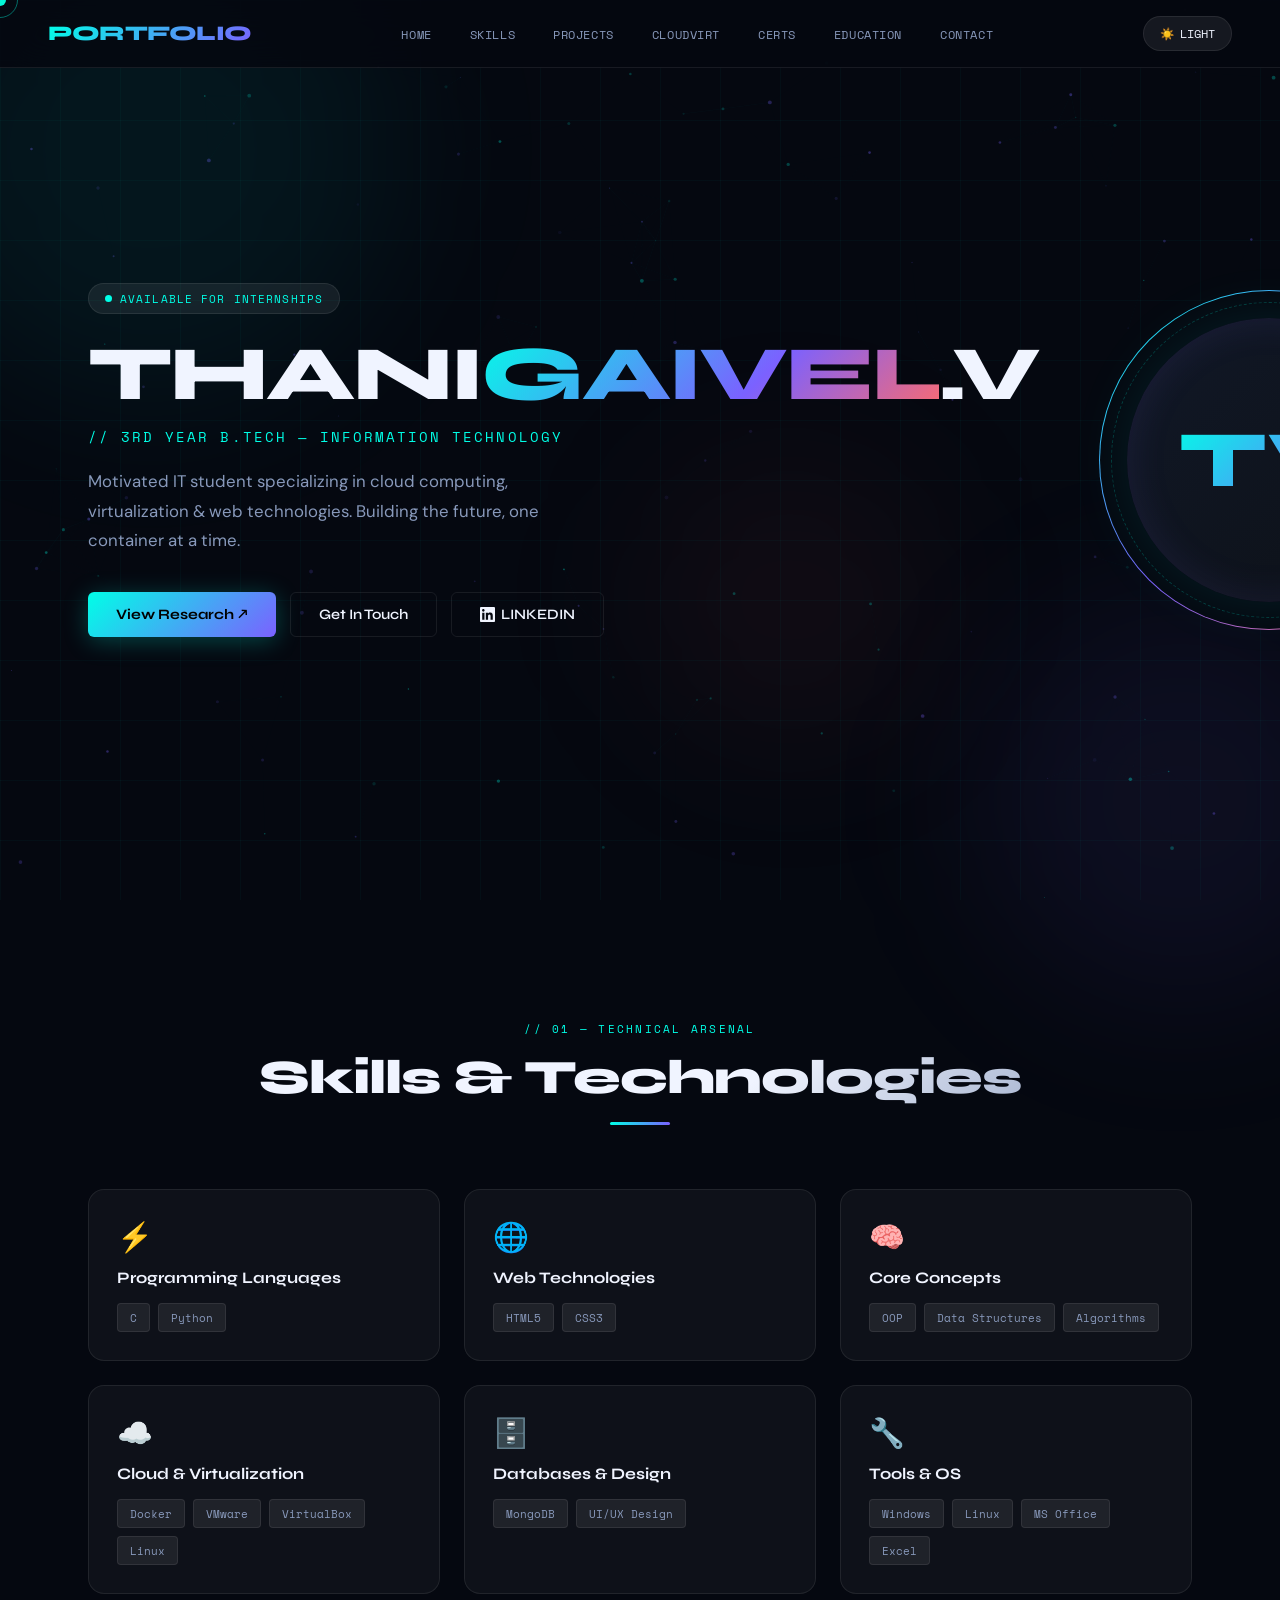
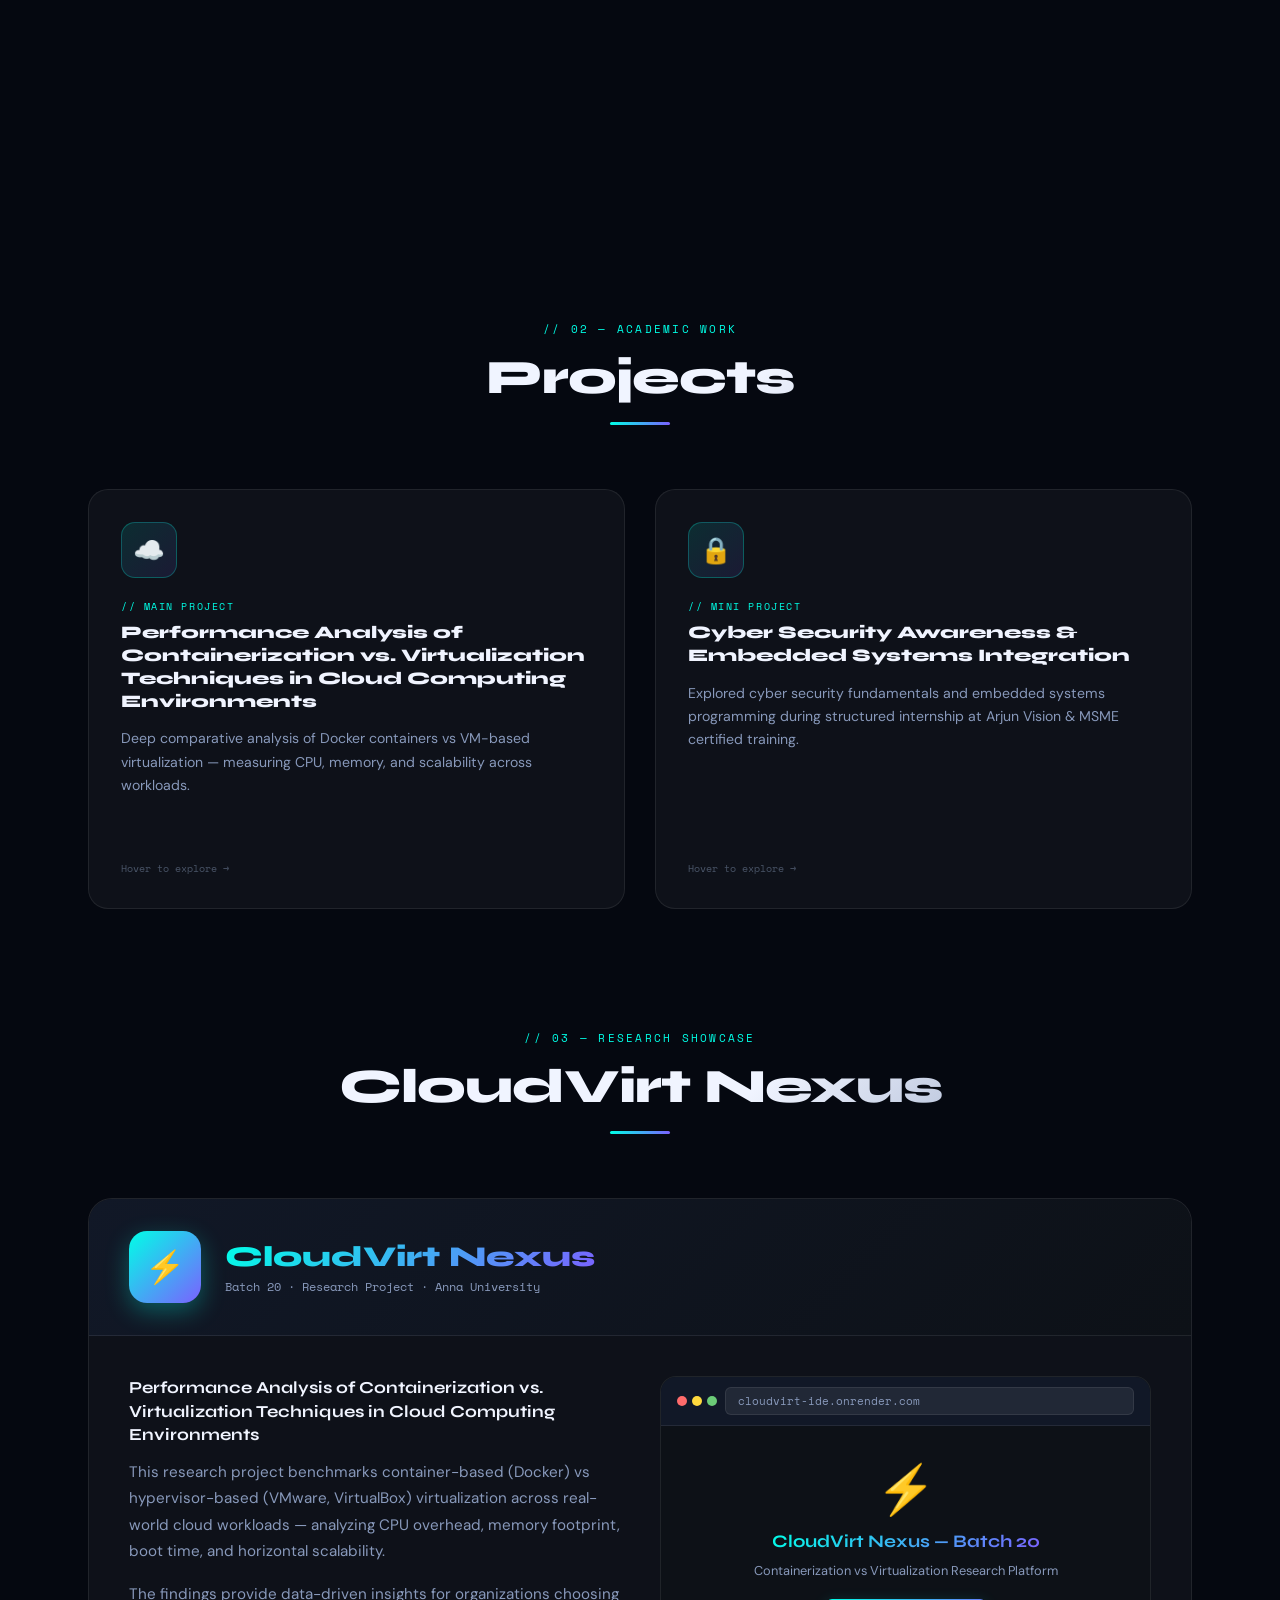
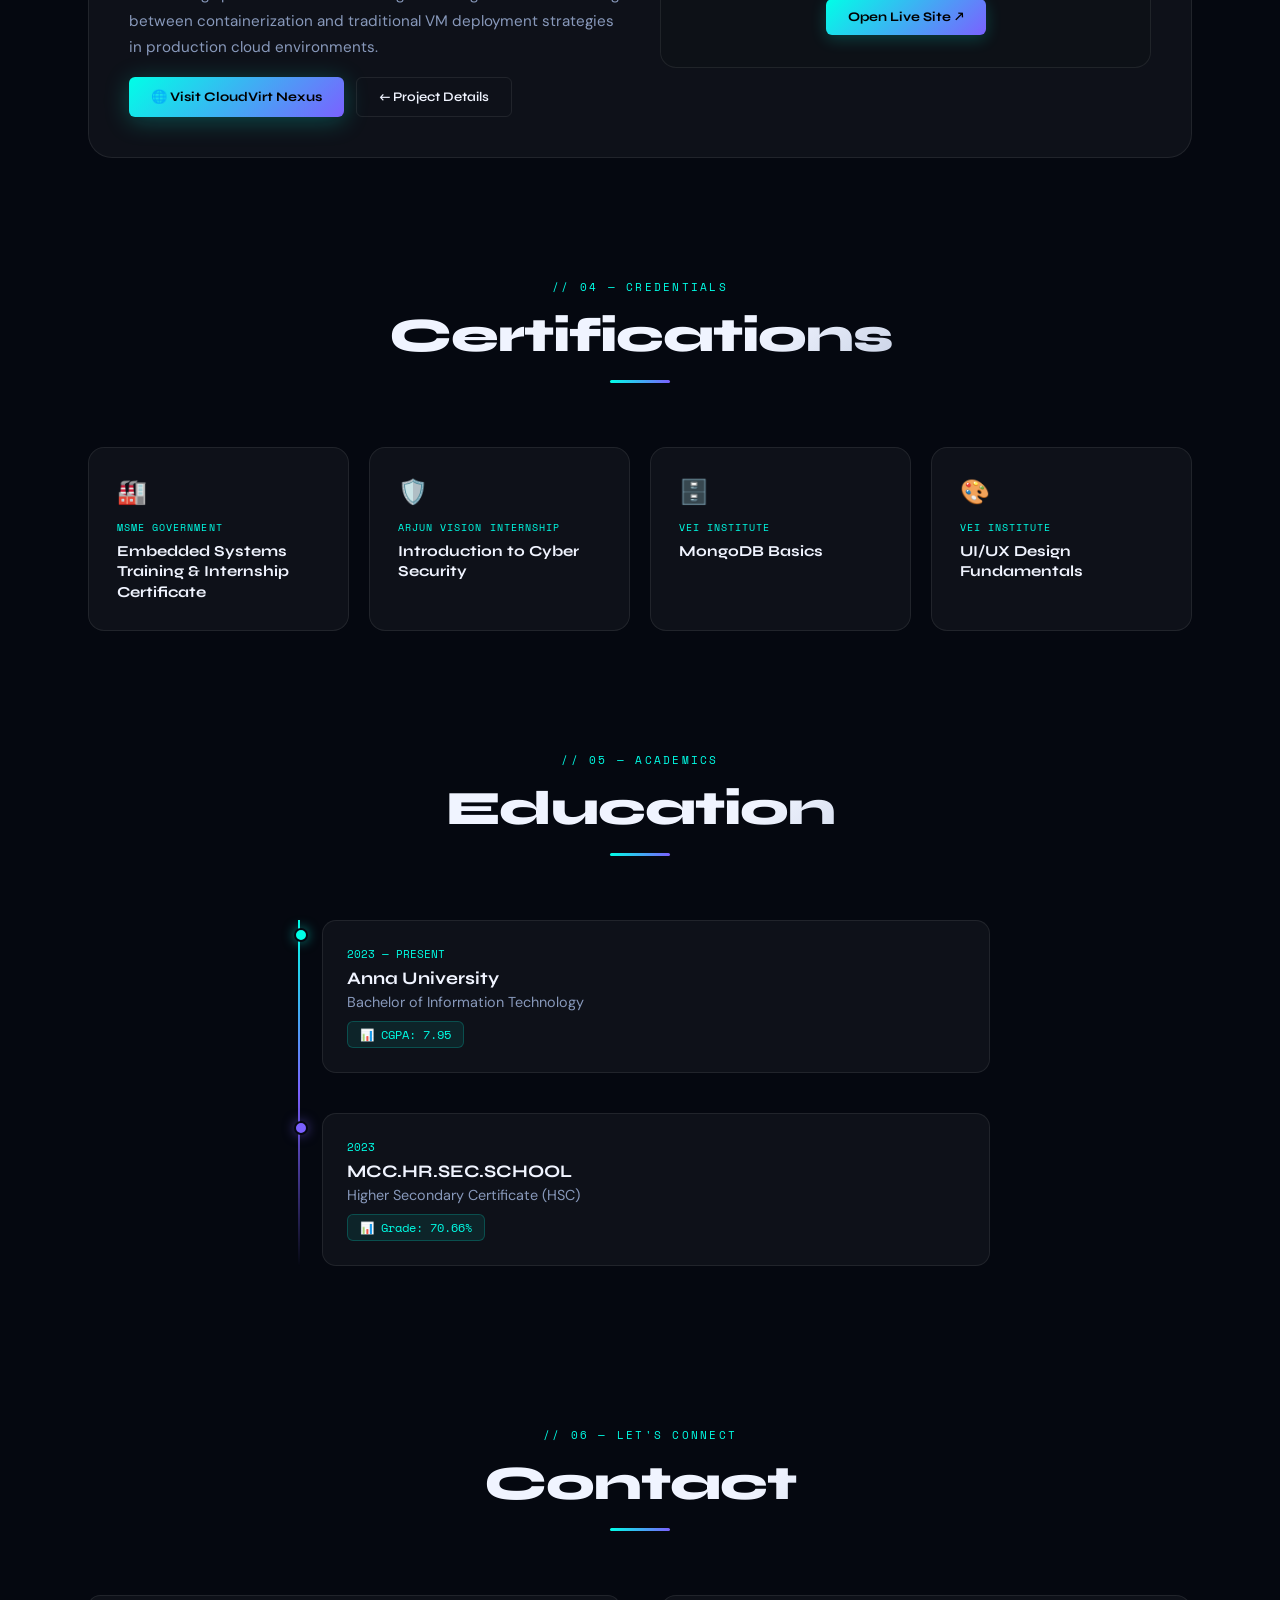
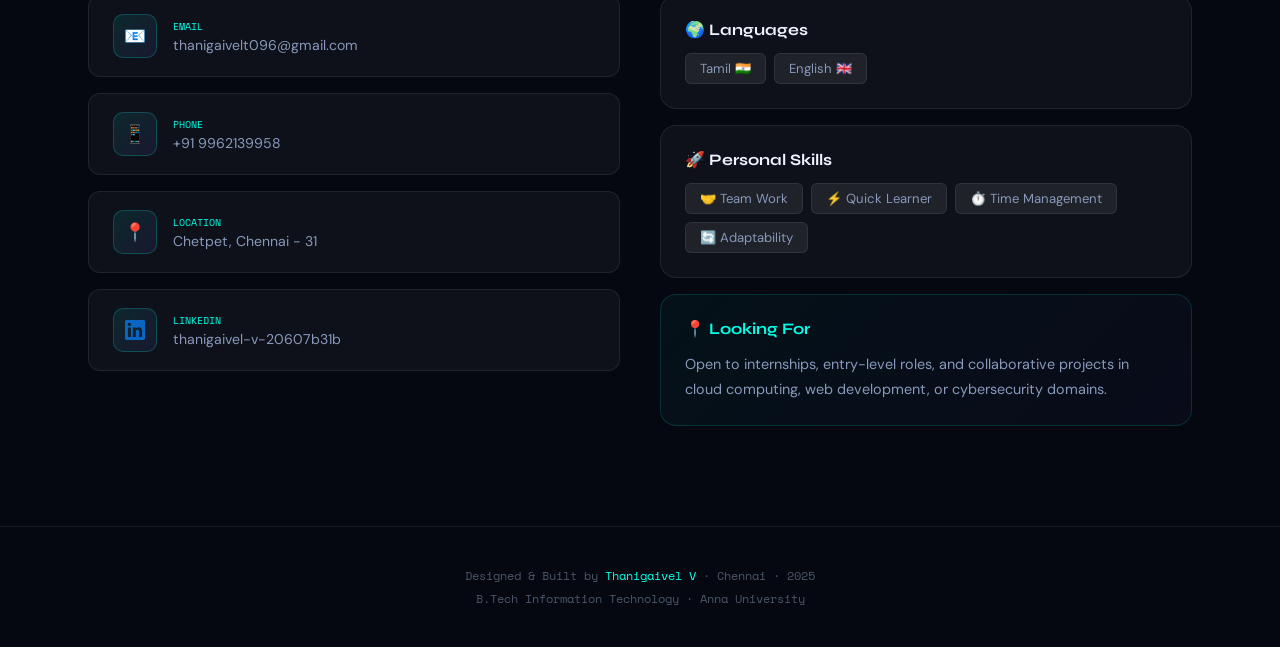
==== commit 0b3997bf: "Update portfolio links and personal information" ====
--- a/index.html
+++ b/index.html
@@ -36,7 +36,7 @@
 
   <!-- ═══ NAVBAR ═══ -->
   <nav id="navbar">
-    <div class="nav-logo">TV.dev</div>
+    <div class="nav-logo">PORTFOLIO</div>
     <ul class="nav-links">
       <li><a href="#hero">HOME</a></li>
       <li><a href="#skills">SKILLS</a></li>
@@ -61,7 +61,7 @@
           <span class="badge-dot"></span> AVAILABLE FOR INTERNSHIPS
         </div>
         <h1 class="hero-name">
-          THANI<br /><span>GAIVEL</span><br />V.
+          THANI<span>GAIVEL</span>.V
         </h1>
         <div class="hero-title">// 3RD YEAR B.TECH — INFORMATION TECHNOLOGY</div>
         <p class="hero-desc">
@@ -202,7 +202,7 @@
                 <p>Containers outperformed VMs in resource efficiency, boot time, and horizontal scalability — demonstrating Docker's advantage in modern cloud-native workloads.</p>
               </div>
               <div class="project-links">
-                <a href="https://cloudvirtnexusbatch20.netlify.app/" target="_blank" class="project-link">🌐 Visit Site</a>
+                <a href="https://cloudvirt-ide.onrender.com/" target="_blank" class="project-link">🌐 Visit Site</a>
               </div>
             </div>
           </div>
@@ -267,7 +267,7 @@
               The findings provide data-driven insights for organizations choosing between containerization and traditional VM deployment strategies in production cloud environments.
             </p>
             <div class="cloudvirt-btns">
-              <a href="https://cloudvirtnexusbatch20.netlify.app/" target="_blank" class="btn-primary">🌐 Visit CloudVirt Nexus</a>
+              <a href="https://cloudvirt-ide.onrender.com/" target="_blank" class="btn-primary">🌐 Visit CloudVirt Nexus</a>
               <a href="#projects" class="btn-outline">← Project Details</a>
             </div>
           </div>
@@ -277,13 +277,13 @@
                 <div class="preview-dots">
                   <span></span><span></span><span></span>
                 </div>
-                <div class="preview-url">cloudvirtnexusbatch20.netlify.app</div>
+                <div class="preview-url">cloudvirt-ide.onrender.com</div>
               </div>
               <div class="preview-content">
                 <div class="preview-icon">⚡</div>
                 <div class="preview-site-name">CloudVirt Nexus — Batch 20</div>
                 <div class="preview-site-desc">Containerization vs Virtualization Research Platform</div>
-                <a href="https://cloudvirtnexusbatch20.netlify.app/" target="_blank" class="visit-btn">Open Live Site ↗</a>
+                <a href="https://cloudvirt-ide.onrender.com/" target="_blank" class="visit-btn">Open Live Site ↗</a>
               </div>
             </div>
           </div>
@@ -378,7 +378,7 @@
             <div class="contact-item-icon">📍</div>
             <div>
               <div class="contact-item-label">LOCATION</div>
-              <div class="contact-item-value">6/16 Chetpet, Chennai - 31</div>
+              <div class="contact-item-value"> Chetpet, Chennai - 31</div>
             </div>
           </div>
           <a href="https://www.linkedin.com/in/thanigaivel-v-20607b31b/" target="_blank" class="contact-item">
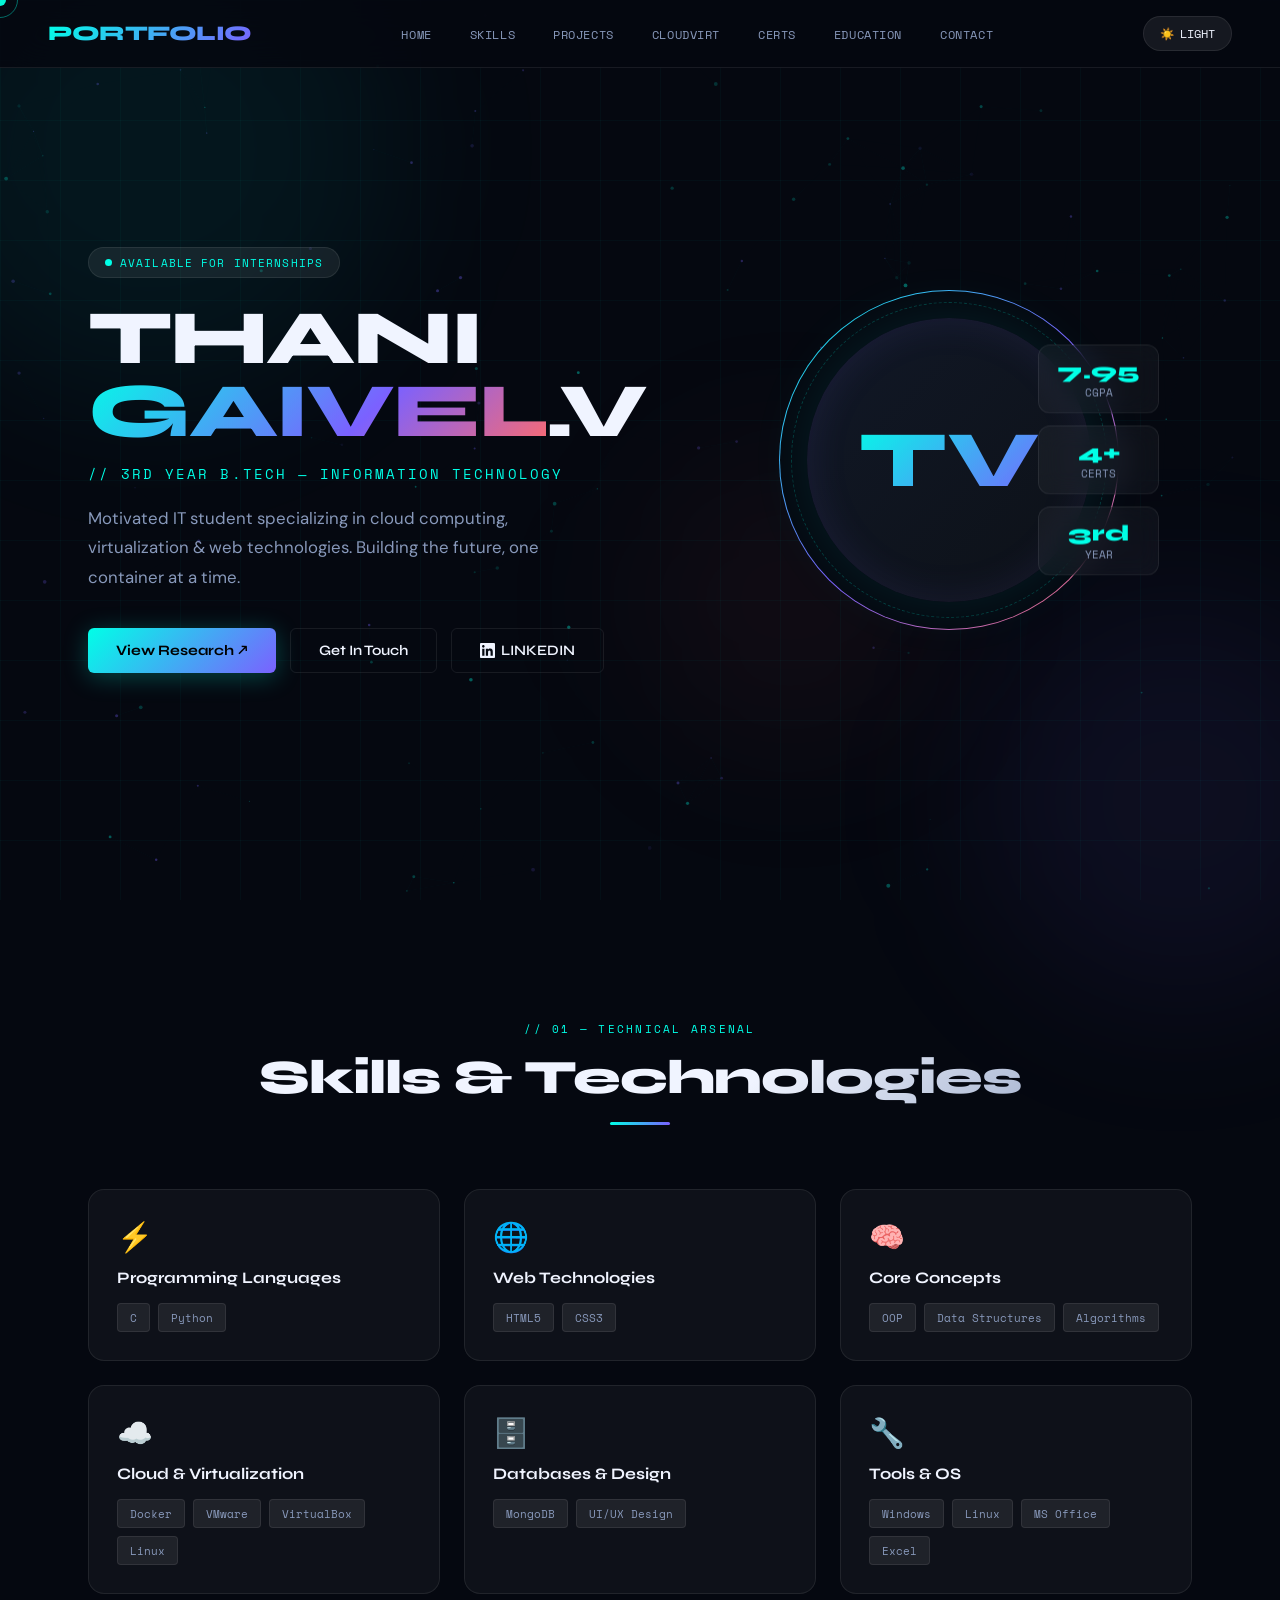
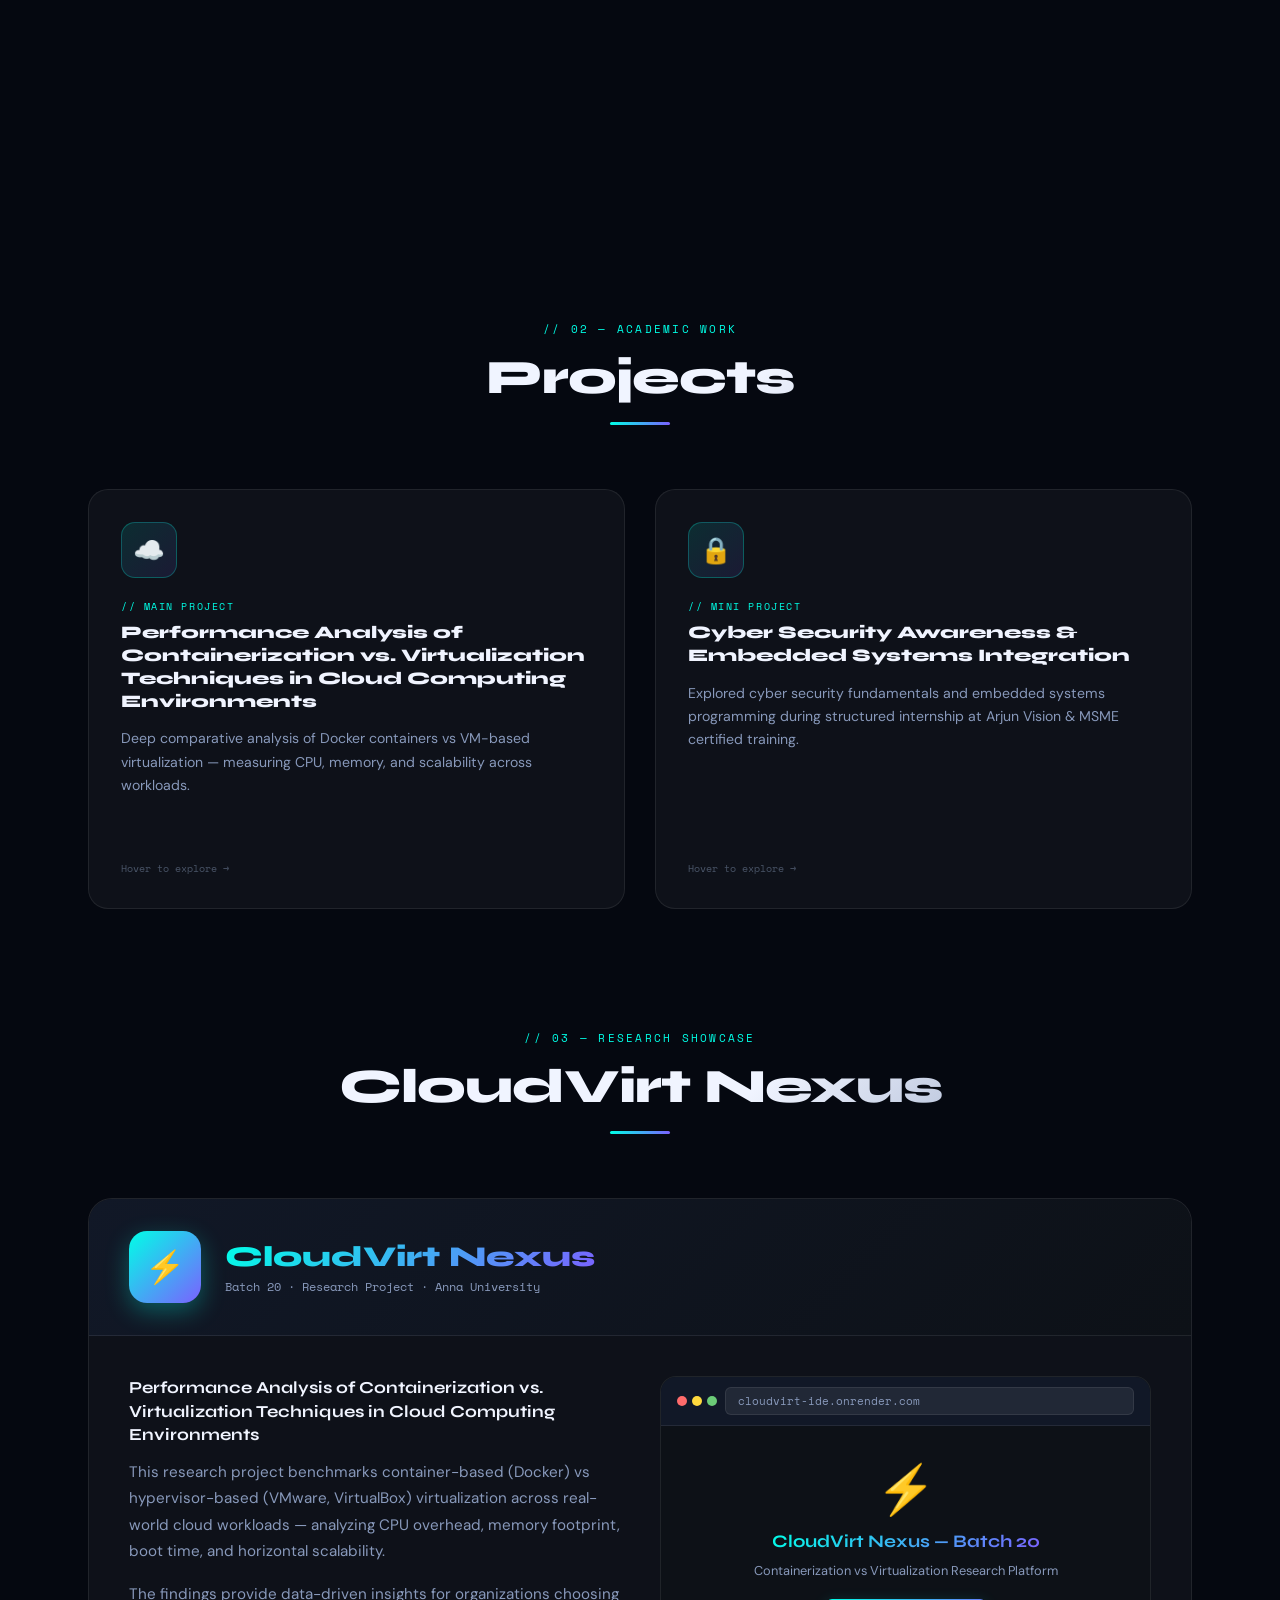
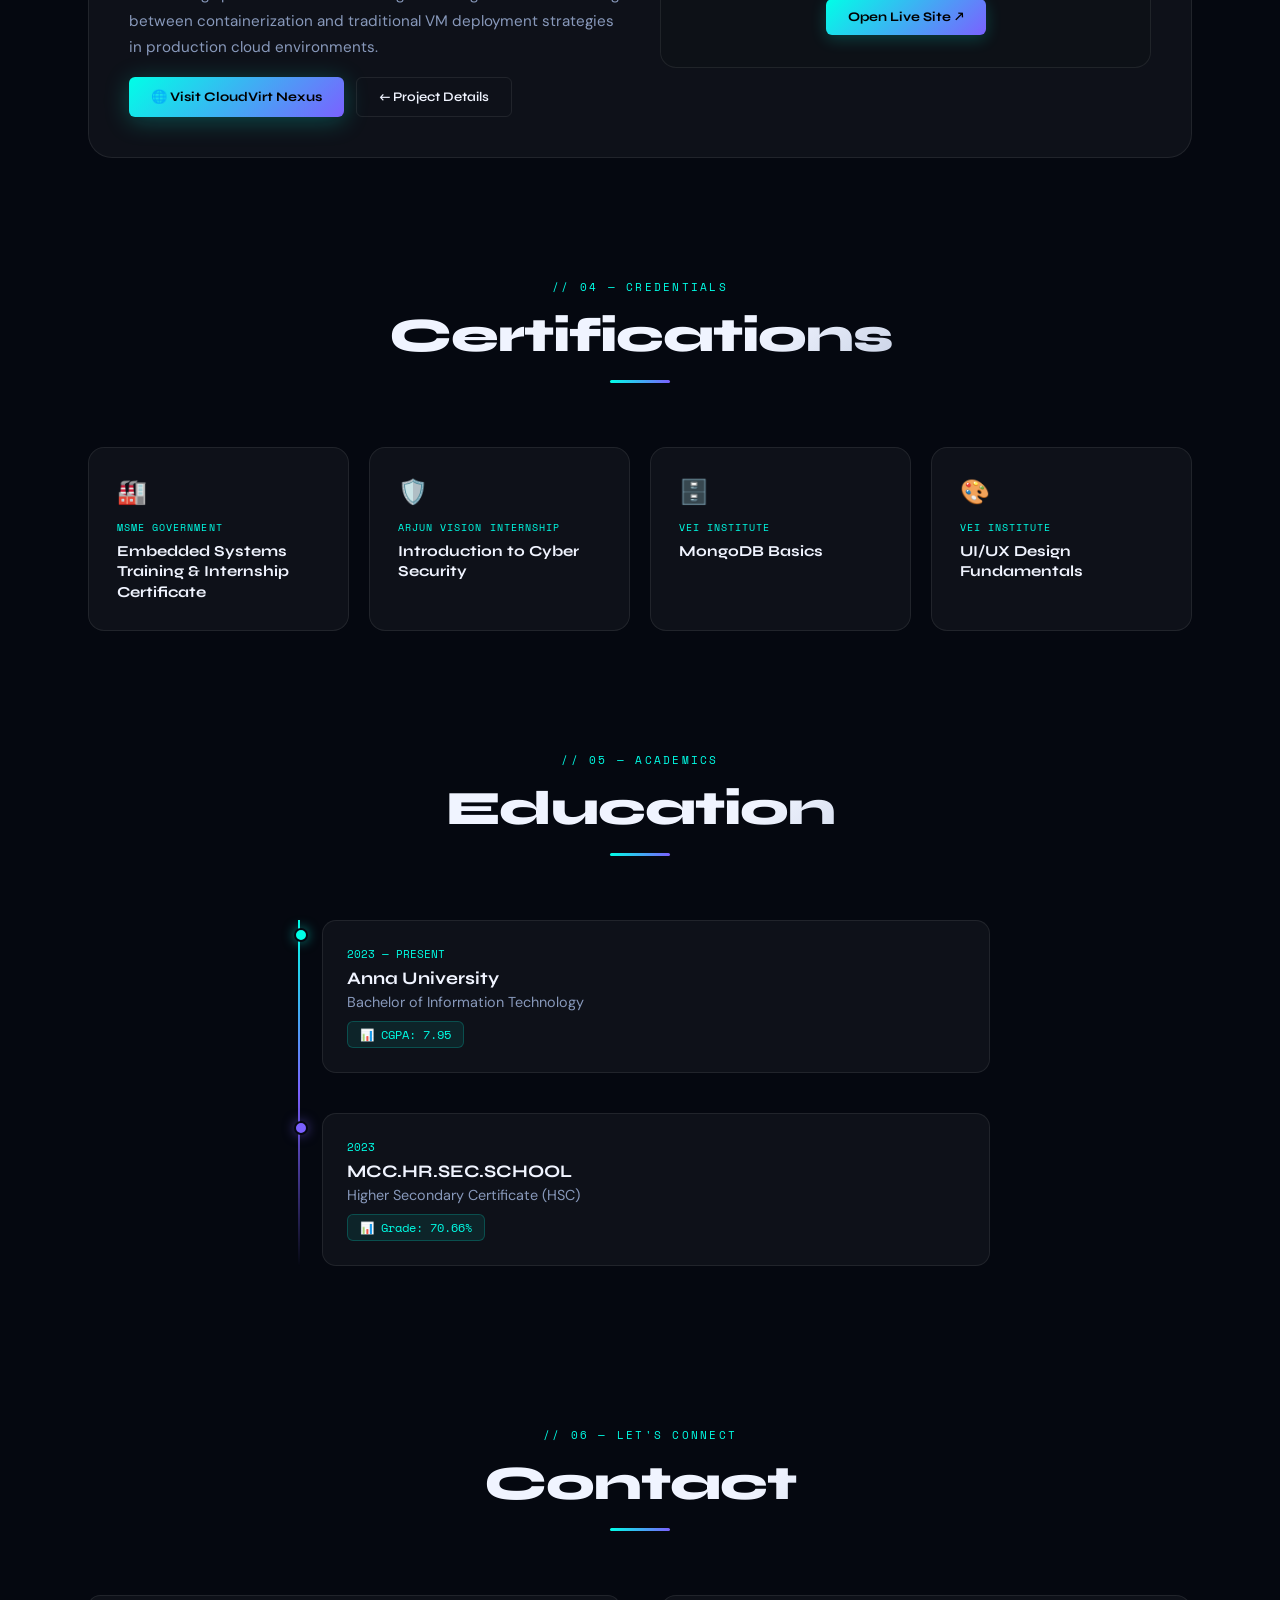
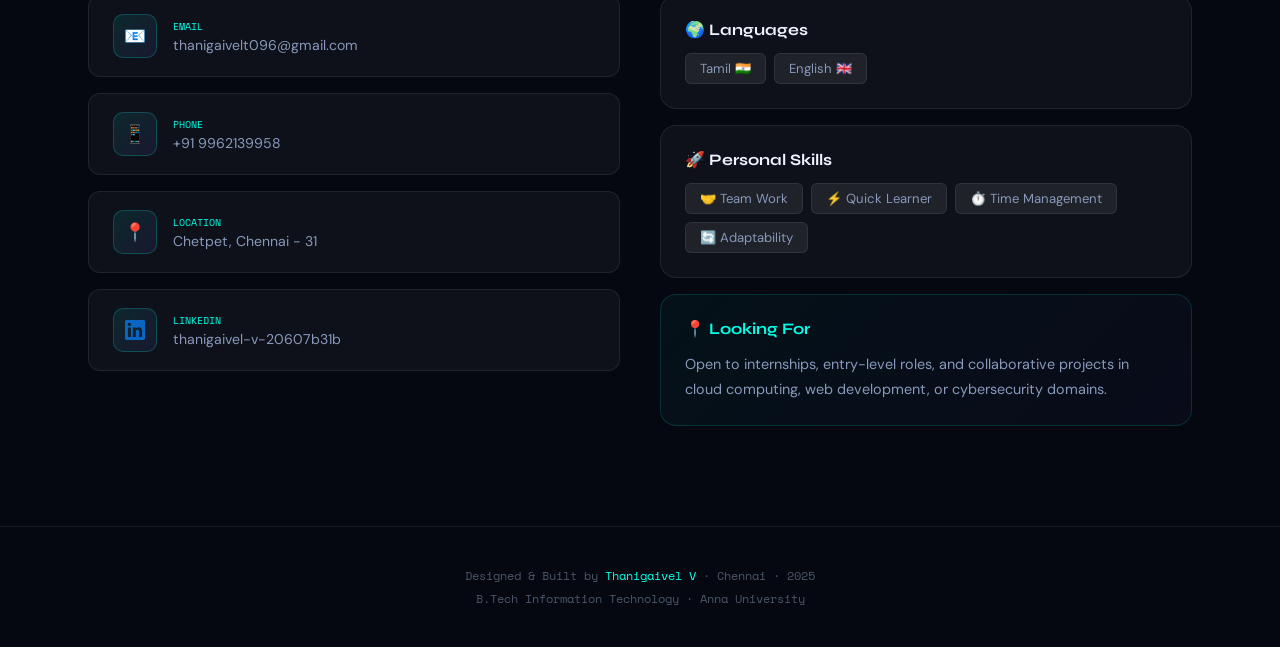
==== commit bf9801c6: "Update index.html" ====
--- a/index.html
+++ b/index.html
@@ -61,7 +61,7 @@
           <span class="badge-dot"></span> AVAILABLE FOR INTERNSHIPS
         </div>
         <h1 class="hero-name">
-          THANI<span>GAIVEL</span>.V
+          THANI</ br> <span>    GAIVEL</span>.V
         </h1>
         <div class="hero-title">// 3RD YEAR B.TECH — INFORMATION TECHNOLOGY</div>
         <p class="hero-desc">
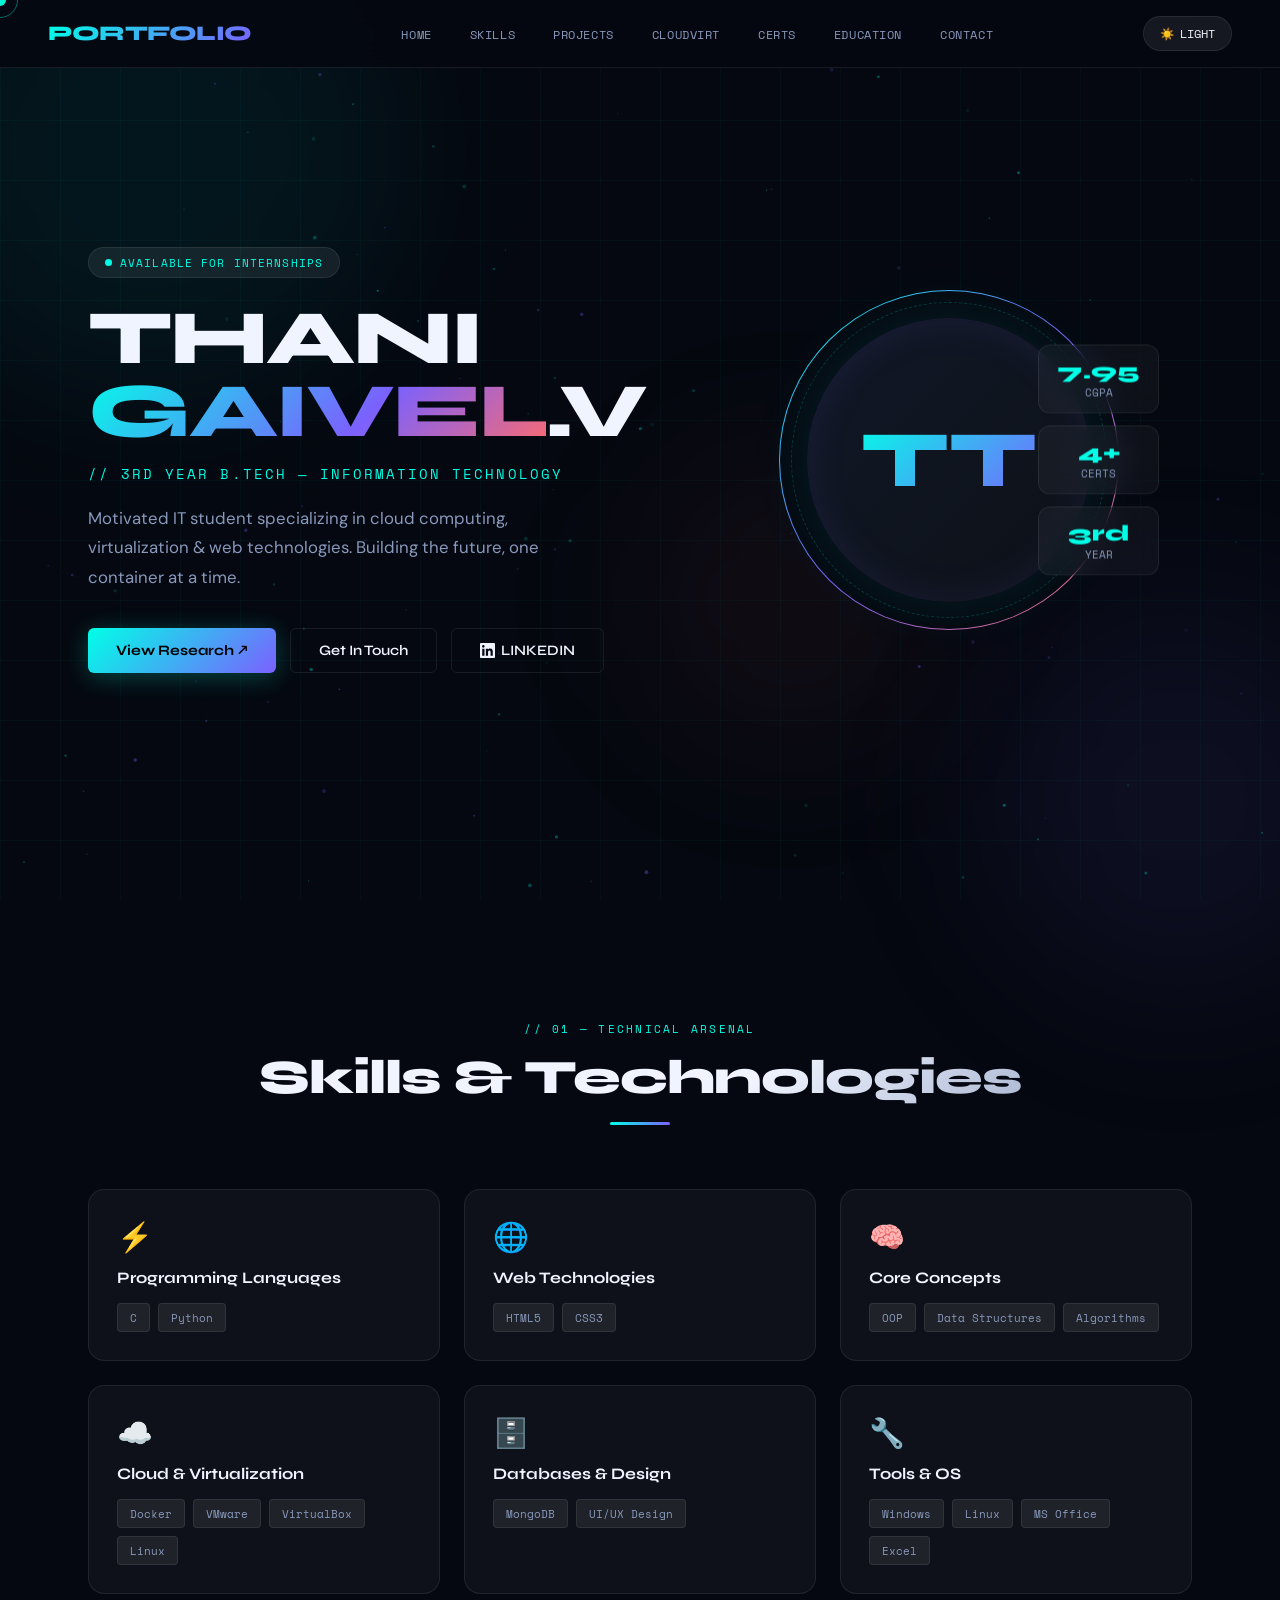
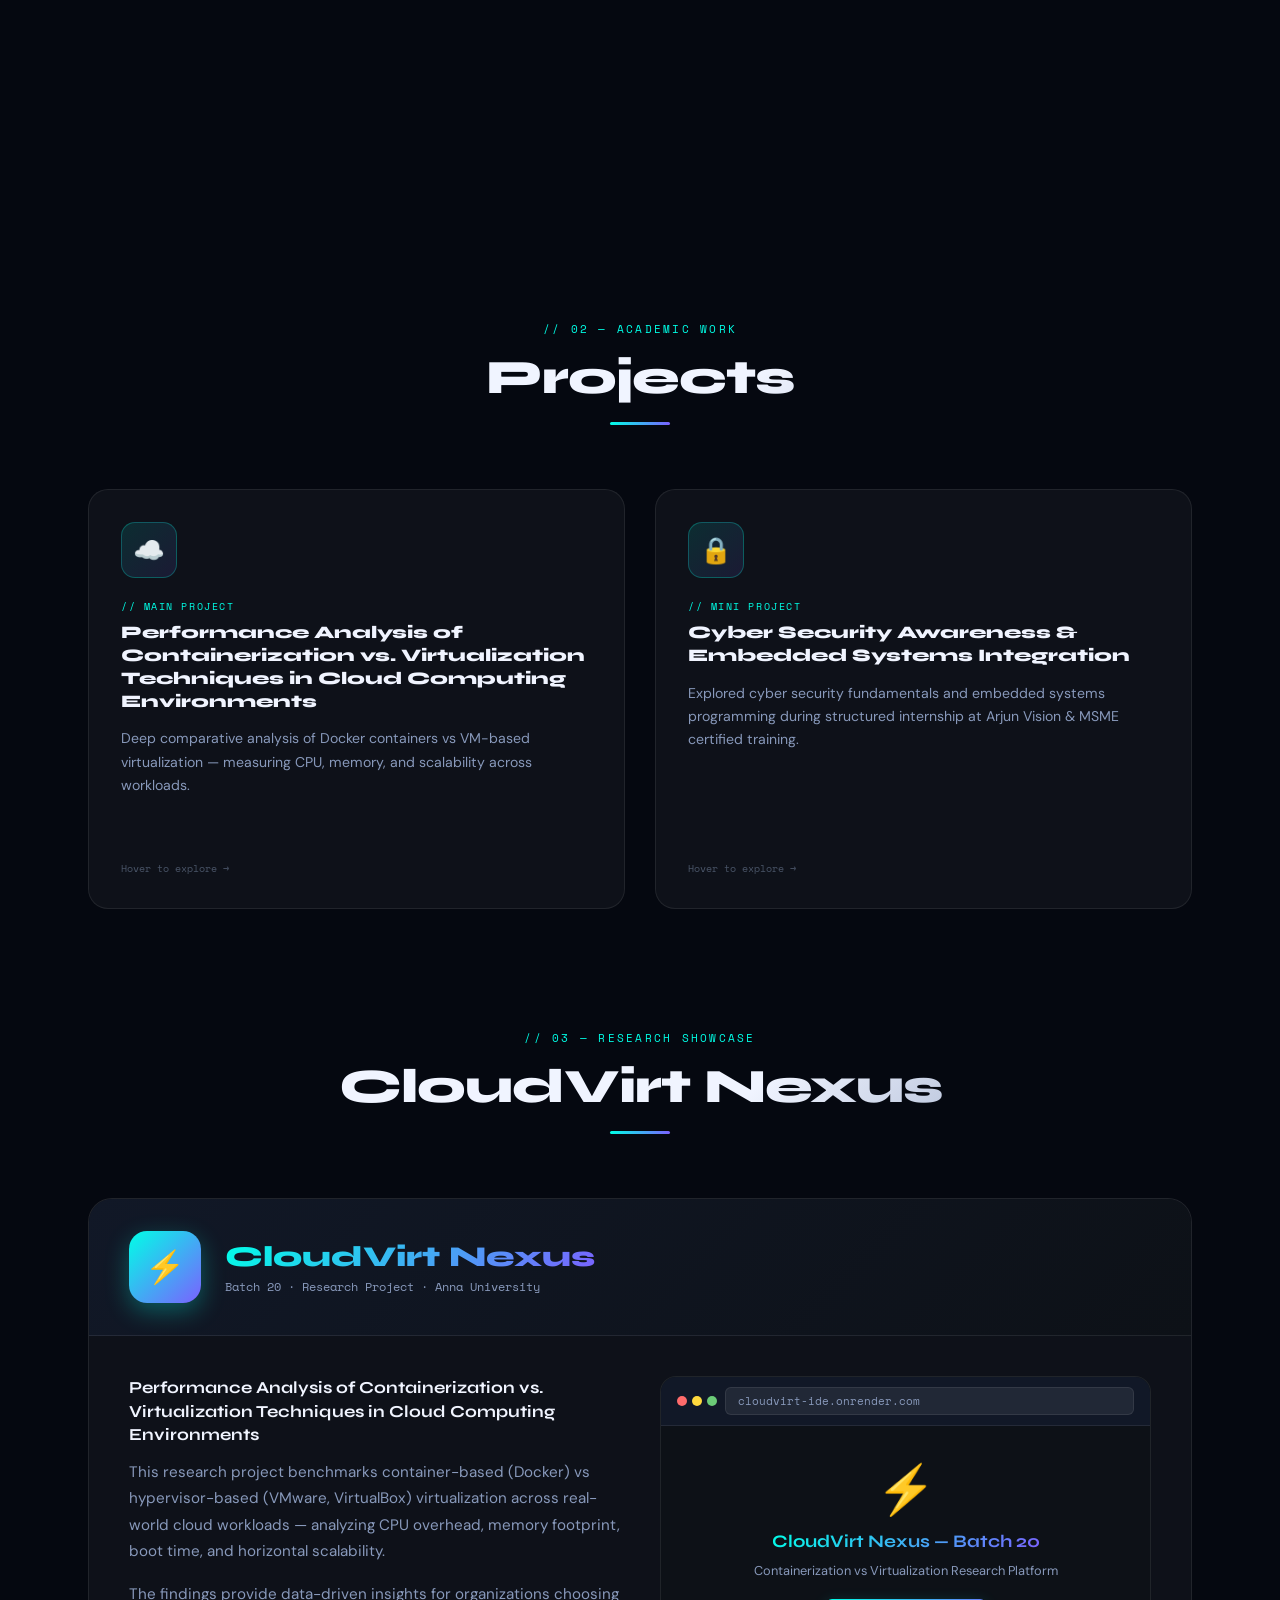
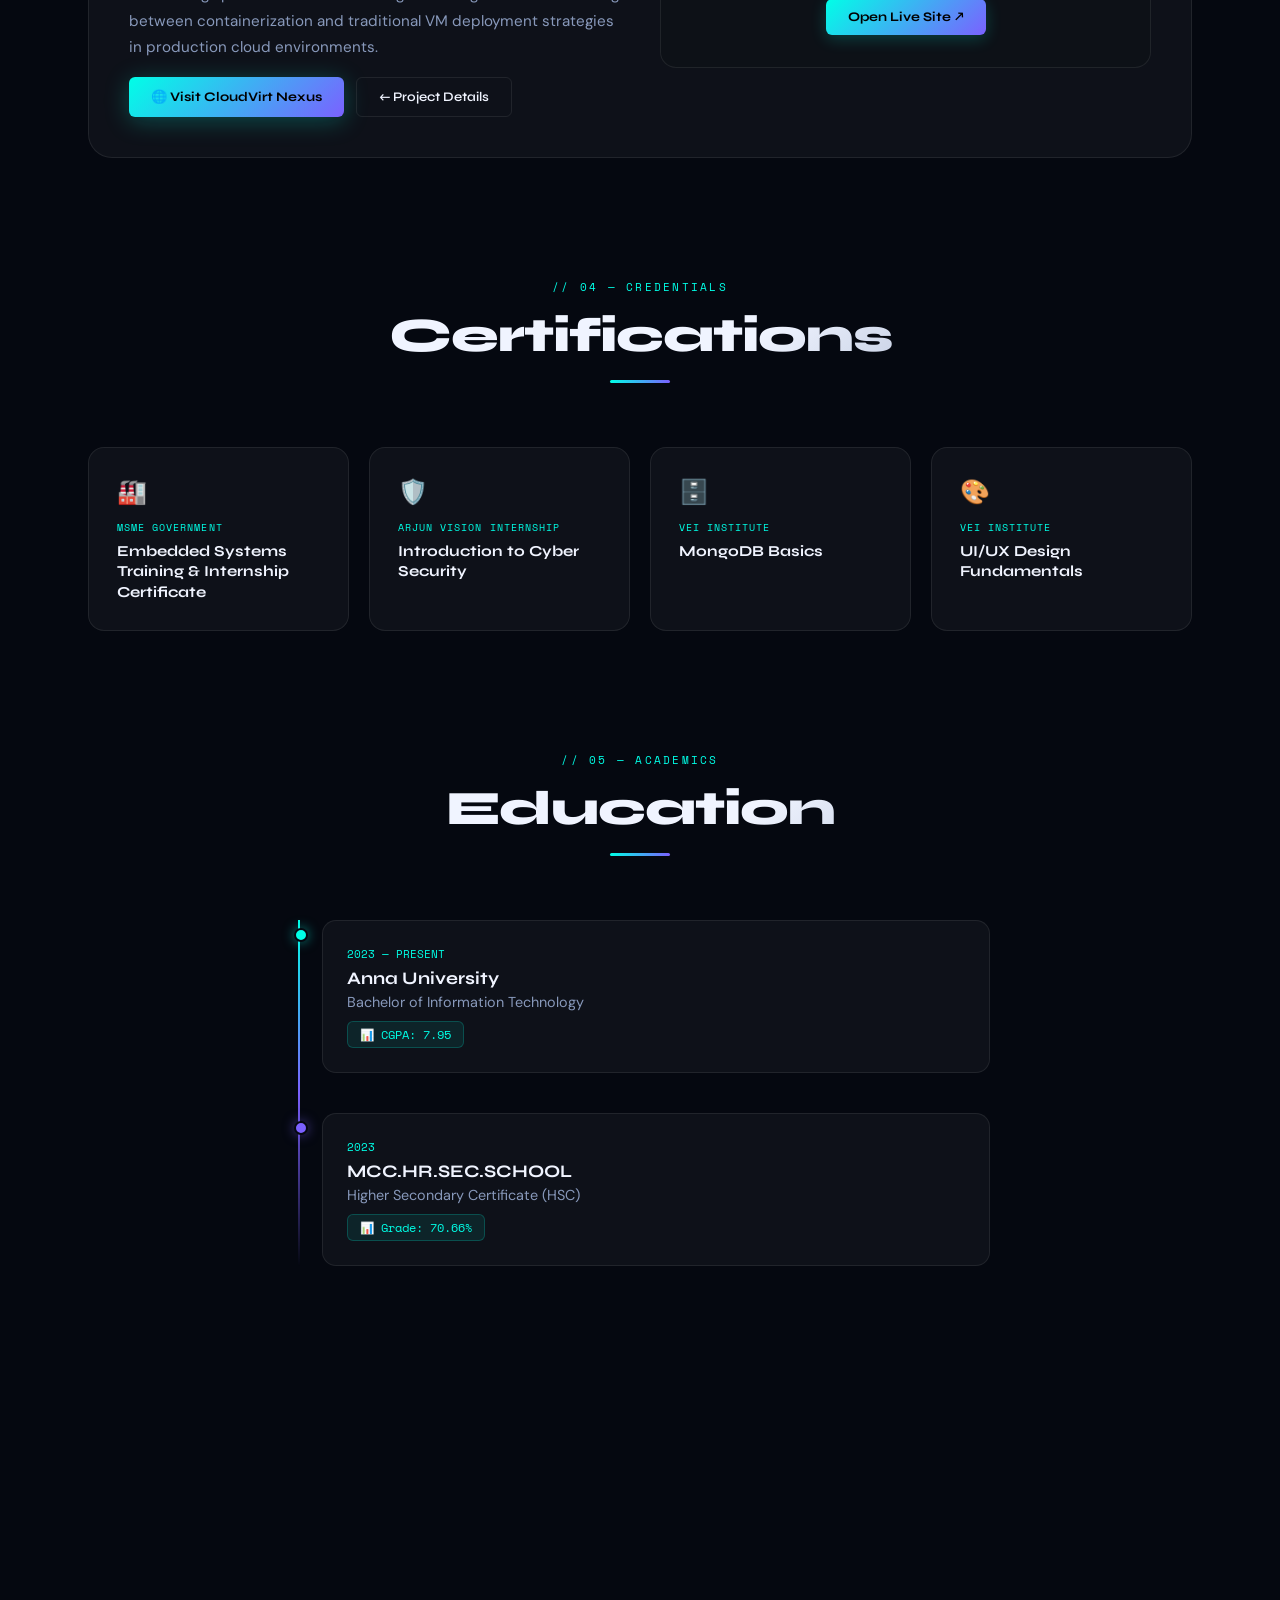
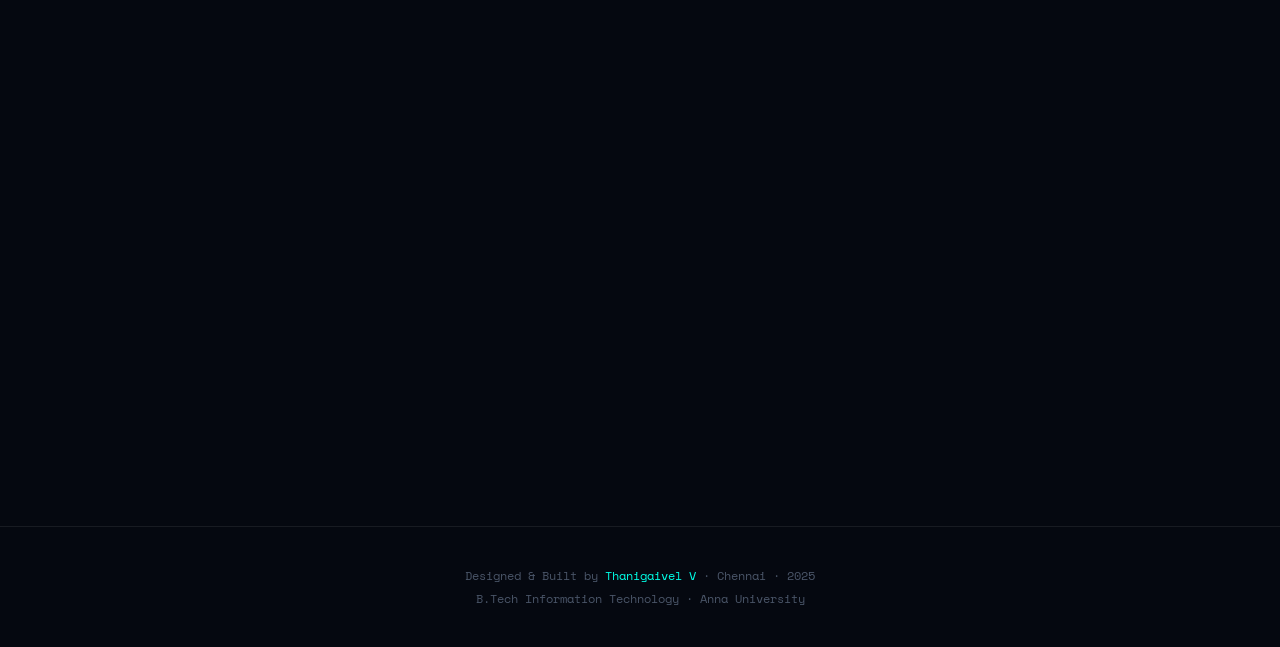
==== commit 87524d5d: "Update index.html" ====
--- a/index.html
+++ b/index.html
@@ -61,7 +61,7 @@
           <span class="badge-dot"></span> AVAILABLE FOR INTERNSHIPS
         </div>
         <h1 class="hero-name">
-          THANI</ br> <span>    GAIVEL</span>.V
+          THANI</ br> <span>GAIVEL</span>.V
         </h1>
         <div class="hero-title">// 3RD YEAR B.TECH — INFORMATION TECHNOLOGY</div>
         <p class="hero-desc">
@@ -83,7 +83,7 @@
           <div class="avatar-ring"></div>
           <div class="avatar-ring2"></div>
           <div class="avatar-inner">
-            <div class="avatar-letter">TV</div>
+            <div class="avatar-letter">TT</div>
           </div>
           <div class="hero-stats">
             <div class="stat-card">
